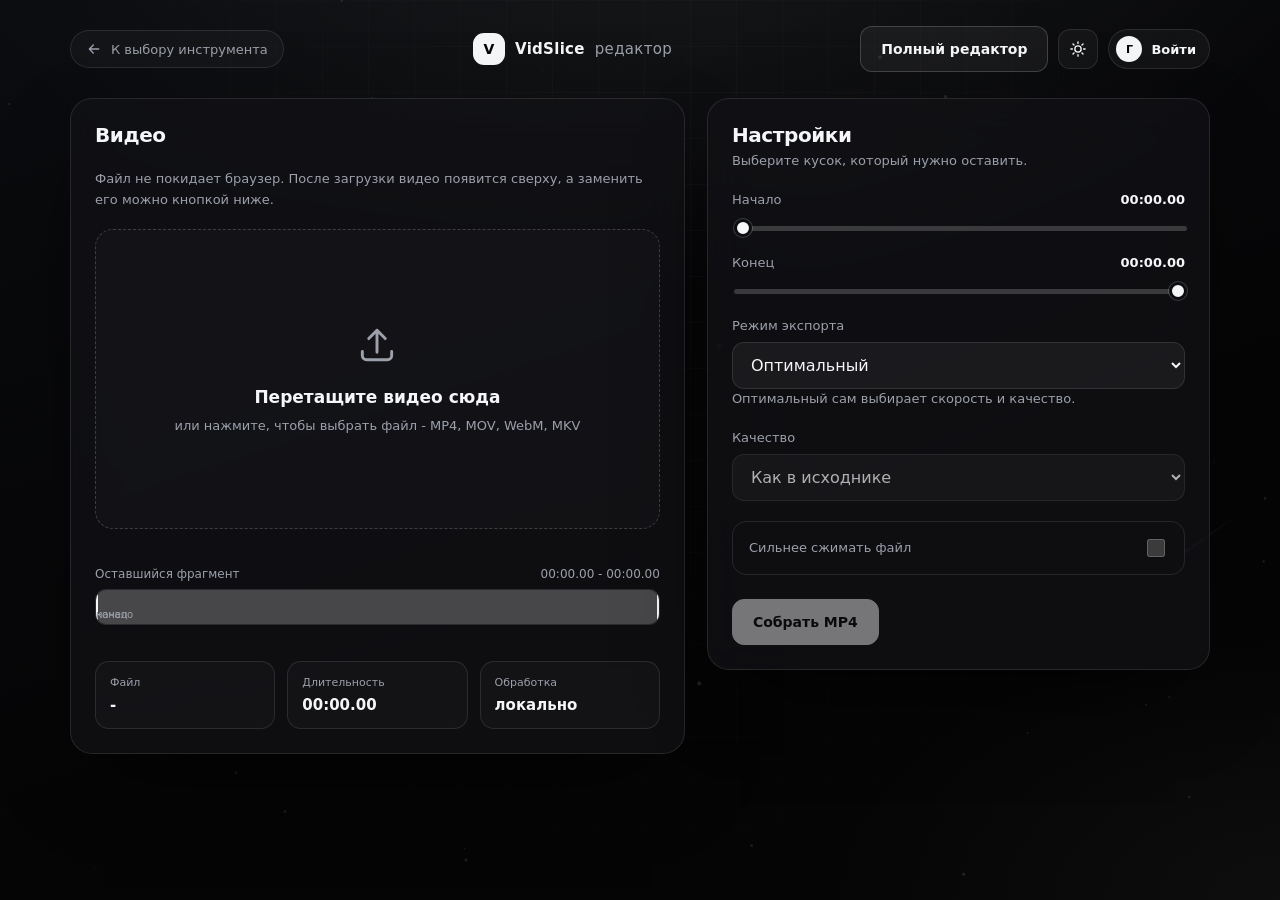
==== editor/index.html @ 7d157085 "Update /editor share assets" ====
<!DOCTYPE html>
<html lang="ru" data-theme="dark">
<head>
  <meta charset="UTF-8">
  <meta name="viewport" content="width=device-width, initial-scale=1, viewport-fit=cover">
  <title>VidSlice - редактор видео</title>
  <meta name="theme-color" content="#050506">
  <script>
    try {
      var savedTheme = localStorage.getItem('vidslice-theme');
      if (savedTheme === 'light' || savedTheme === 'dark') document.documentElement.dataset.theme = savedTheme;
    } catch (error) { }
  </script>
  <link rel="icon" href="/assets/img/icon.svg" type="image/svg+xml">
  <link rel="stylesheet" href="/assets/css/app.css?v=20261123g14">
  <link rel="stylesheet" href="/assets/css/mobile-sheets.css?v=20261123m4">
  <link rel="stylesheet" href="/assets/css/site-decor-v2.css?v=20261123d11">
  <link rel="stylesheet" href="/assets/css/share.css?v=20261124s3">
  <script src="/vendor/ffmpeg/ffmpeg.js" defer></script>
  <script src="/assets/js/app.js?v=20261123g20" defer></script>
  <script src="/assets/js/mobile-sheets.js?v=20261123m4" defer></script>
  <script src="/assets/js/site-decor.js?v=20261123d10" defer></script>
  <script src="/assets/js/share.js?v=20261124s3" defer></script>
</head>
<body data-page="editor">
  <div class="cursor-glow" aria-hidden="true"></div>
  <canvas class="dot-field" aria-hidden="true"></canvas>

  <main class="shell">
    <div class="toolbar">
      <a class="back" href="/home"><svg viewBox="0 0 24 24" fill="none" stroke="currentColor" stroke-width="2" stroke-linecap="round" stroke-linejoin="round"><path d="M19 12H5M11 6l-6 6 6 6"/></svg> К выбору инструмента</a>
      <div class="brand"><span class="brand__mark">V</span> VidSlice <em>редактор</em></div>
      <div class="top-controls">
        <a class="btn" href="/full-editor.html?view=editor" data-full-editor title="Открыть большой редактор">Полный редактор</a>
        <button class="theme-btn" id="themeToggle" type="button" aria-label="Переключить тему" title="Переключить тему">
          <svg class="icon icon--sun" viewBox="0 0 24 24" fill="none" stroke="currentColor" stroke-width="1.8" stroke-linecap="round"><circle cx="12" cy="12" r="4.2"/><path d="M12 2.5v2M12 19.5v2M2.5 12h2M19.5 12h2M5.3 5.3l1.4 1.4M17.3 17.3l1.4 1.4M18.7 5.3l-1.4 1.4M6.7 17.3l-1.4 1.4"/></svg>
          <svg class="icon icon--moon" viewBox="0 0 24 24" fill="none" stroke="currentColor" stroke-width="1.8" stroke-linecap="round" stroke-linejoin="round"><path d="M20.5 14.1A8.5 8.5 0 0 1 9.9 3.5a8.5 8.5 0 1 0 10.6 10.6Z"/></svg>
        </button>
        <button class="account-btn" id="accountBtn" type="button" aria-label="Аккаунт" title="Аккаунт">
          <span class="account-btn__avatar" data-account-avatar>Г</span>
          <span class="account-btn__label" data-account-name>Войти</span>
        </button>
      </div>
    </div>

    <div class="tool">
      <section class="panel panel--stage">
        <h1 class="panel__title">Видео</h1>
        <p class="panel__hint">Файл не покидает браузер. После загрузки видео появится сверху, а заменить его можно кнопкой ниже.</p>

        <div class="preview-head" id="videoFragmentHead" hidden>
          <span>Сейчас показывается только оставшийся фрагмент</span>
          <strong id="videoFragmentRange">00:00.00 - 00:00.00</strong>
        </div>
        <video id="videoPreview" class="preview" controls playsinline hidden></video>

        <div class="upload-wrap" id="videoUpload">
          <label class="drop" id="videoDrop">
            <div>
              <svg viewBox="0 0 24 24" fill="none" stroke="currentColor" stroke-width="1.6" stroke-linecap="round" stroke-linejoin="round"><path d="M12 16V4m0 0L7.5 8.5M12 4l4.5 4.5"/><path d="M4 15.5v2.2A2.3 2.3 0 0 0 6.3 20h11.4a2.3 2.3 0 0 0 2.3-2.3v-2.2"/></svg>
              <strong data-drop-label>Перетащите видео сюда</strong>
              <span>или нажмите, чтобы выбрать файл - MP4, MOV, WebM, MKV</span>
            </div>
          </label>
          <div class="replace-row">
            <button class="replace-btn" id="videoReplace" type="button" hidden>
              <svg viewBox="0 0 24 24" fill="none" stroke="currentColor" stroke-width="1.9" stroke-linecap="round" stroke-linejoin="round"><path d="M20 11a8 8 0 1 0-2.3 5.7"/><path d="M20 4v7h-7"/></svg>
              <span>Заменить видео</span>
            </button>
          </div>
          <input id="videoInput" type="file" accept="video/*" hidden>
        </div>

        <div class="trim-visual">
          <div class="trim-visual__head">
            <span>Оставшийся фрагмент</span>
            <span id="trimRangeText">00:00.00 - 00:00.00</span>
          </div>
          <div class="trim-visual__track" aria-hidden="true">
            <div class="trim-visual__band" id="trimBand"></div>
            <span class="trim-visual__label" id="trimStartLabel">начало</span>
            <span class="trim-visual__label" id="trimEndLabel">конец</span>
          </div>
        </div>

        <div class="meta">
          <div><span>Файл</span><strong id="videoName">-</strong></div>
          <div><span>Длительность</span><strong id="videoDuration">00:00.00</strong></div>
          <div><span>Обработка</span><strong>локально</strong></div>
        </div>

        <div class="progress" id="videoProgress">
          <div class="progress__bar"><div class="progress__fill" id="videoProgressFill"></div></div>
          <div class="progress__text" id="videoProgressText"></div>
        </div>

        <div class="error" id="videoError"></div>

        <div class="result" id="videoResult">
          <strong>Готово</strong>
          <p id="videoResultText"></p>
          <div class="actions"><button class="btn btn--primary" id="videoDownload" type="button" disabled>Скачать MP4</button></div>
        </div>
      </section>

      <aside class="panel">
        <h2 class="panel__title">Настройки</h2>
        <p class="panel__hint">Выберите кусок, который нужно оставить.</p>

        <div class="field">
          <label for="trimStart">Начало <b id="startValue">00:00.00</b></label>
          <input id="trimStart" type="range" min="0" max="1" step="0.01" value="0">
        </div>

        <div class="field">
          <label for="trimEnd">Конец <b id="endValue">00:00.00</b></label>
          <input id="trimEnd" type="range" min="0" max="1" step="0.01" value="1">
        </div>

        <div class="field">
          <label for="exportMode">Режим экспорта</label>
          <select id="exportMode">
            <option value="optimal">Оптимальный</option>
            <option value="fast">Максимально быстро</option>
            <option value="quality">Лучшее качество</option>
            <option value="manual">Вручную</option>
          </select>
          <p class="panel__hint">Оптимальный сам выбирает скорость и качество.</p>
        </div>

        <div class="field">
          <label for="videoQuality">Качество</label>
          <select id="videoQuality">
            <option value="source">Как в исходнике</option>
            <option value="1080">1080p</option>
            <option value="720">720p</option>
            <option value="480">480p</option>
          </select>
        </div>

        <label class="switch">
          <span>Сильнее сжимать файл</span>
          <input id="videoCompress" type="checkbox">
        </label>

        <div class="actions">
          <button class="btn btn--primary" id="exportBtn" type="button" disabled>Собрать MP4</button>
        </div>
      </aside>
    </div>
  </main>
</body>
</html>
---- assets/css/app.css ----
:root {
  color-scheme: dark;
  --bg: #050506;
  --bg-2: #0b0c0f;
  --panel: rgba(18, 19, 23, 0.72);
  --panel-strong: rgba(24, 25, 30, 0.94);
  --line: rgba(255, 255, 255, 0.1);
  --line-2: rgba(255, 255, 255, 0.18);
  --text: #f5f6f8;
  --muted: #9ca0ab;
  --accent: #ffffff;
  --accent-soft: rgba(255, 255, 255, 0.14);
  --danger: #ff6b6b;
  --radius: 22px;
  --shadow: 0 34px 90px -34px rgba(0, 0, 0, 0.9);
  --font: "Inter", "Segoe UI", system-ui, -apple-system, sans-serif;
  --dot-color: 255, 255, 255;
  --grid-color: 255, 255, 255;
  --ease-out: cubic-bezier(0.22, 1, 0.36, 1);
  --ease-spring: cubic-bezier(0.34, 1.56, 0.64, 1);
  --ease-smooth: cubic-bezier(0.4, 0, 0.2, 1);
  --ok: #58d68d;
}

html[data-theme="light"] {
  color-scheme: light;
  --bg: #eef0f3;
  --bg-2: #ffffff;
  --panel: rgba(255, 255, 255, 0.8);
  --panel-strong: rgba(255, 255, 255, 0.97);
  --line: rgba(12, 14, 20, 0.11);
  --line-2: rgba(12, 14, 20, 0.2);
  --text: #111318;
  --muted: #626876;
  --accent: #111318;
  --accent-soft: rgba(12, 14, 20, 0.08);
  --shadow: 0 30px 80px -40px rgba(20, 25, 45, 0.35);
  --dot-color: 20, 24, 34;
  --grid-color: 20, 24, 34;
}

* { box-sizing: border-box; }

[hidden] { display: none !important; }

html, body { min-height: 100%; }

body {
  margin: 0;
  font-family: var(--font);
  color: var(--text);
  background:
    radial-gradient(90% 70% at 50% -12%, rgba(255, 255, 255, 0.06), transparent 62%),
    radial-gradient(60% 50% at 100% 100%, rgba(255, 255, 255, 0.035), transparent 60%),
    linear-gradient(160deg, var(--bg-2), var(--bg) 60%);
  overflow-x: hidden;
}

body::before {
  content: "";
  position: fixed;
  inset: 0;
  pointer-events: none;
  background-image:
    linear-gradient(rgba(var(--grid-color), 0.03) 1px, transparent 1px),
    linear-gradient(90deg, rgba(var(--grid-color), 0.03) 1px, transparent 1px);
  background-size: 46px 46px;
  mask-image: radial-gradient(circle at 50% 30%, #000 0%, transparent 78%);
  z-index: 0;
}

a { color: inherit; text-decoration: none; }
button, input, select { font: inherit; }
button { cursor: pointer; }

.cursor-glow {
  position: fixed;
  top: 0;
  left: 0;
  width: 460px;
  height: 460px;
  margin: -230px 0 0 -230px;
  border-radius: 50%;
  background: radial-gradient(circle, rgba(255, 255, 255, 0.13), rgba(255, 255, 255, 0.05) 38%, transparent 68%);
  filter: blur(28px);
  pointer-events: none;
  z-index: 1;
  opacity: 0;
  transition: opacity 0.35s ease;
  will-change: transform;
}

.cursor-glow.is-visible { opacity: 1; }

.dot-field {
  position: fixed;
  inset: 0;
  width: 100%;
  height: 100%;
  pointer-events: none;
  z-index: 1;
  opacity: 0.55;
}

.shell {
  position: relative;
  z-index: 2;
  min-height: 100dvh;
  display: flex;
  flex-direction: column;
}

/* ---------- landing ---------- */

.landing {
  align-items: center;
  justify-content: center;
  padding: 28px 20px 34px;
}

.landing__top {
  width: min(1100px, 100%);
  margin: 0 auto 26px;
  display: flex;
  align-items: center;
  justify-content: space-between;
  gap: 16px;
}

.brand {
  display: inline-flex;
  align-items: center;
  gap: 10px;
  font-size: 15px;
  font-weight: 700;
  letter-spacing: 0.02em;
}

.brand__mark {
  width: 32px;
  height: 32px;
  display: grid;
  place-items: center;
  border-radius: 11px;
  background: var(--text);
  color: var(--bg);
  font-weight: 900;
  font-size: 14px;
}

.brand em {
  font-style: normal;
  color: var(--muted);
  font-weight: 500;
}

.badge {
  display: inline-flex;
  align-items: center;
  gap: 8px;
  padding: 8px 13px;
  border: 1px solid var(--line);
  border-radius: 999px;
  background: rgba(255, 255, 255, 0.03);
  color: var(--muted);
  font-size: 12px;
}

.badge i {
  width: 7px;
  height: 7px;
  border-radius: 50%;
  background: var(--text);
  box-shadow: 0 0 0 4px rgba(255, 255, 255, 0.08);
  animation: dot-pulse 2.6s ease-in-out infinite;
}

.top-controls {
  display: flex;
  align-items: center;
  gap: 10px;
}

.theme-btn,
.account-btn {
  display: inline-flex;
  align-items: center;
  justify-content: center;
  gap: 9px;
  min-height: 40px;
  border: 1px solid var(--line);
  border-radius: 12px;
  background: rgba(255, 255, 255, 0.04);
  color: var(--text);
  transition: border-color 0.25s ease, background 0.25s ease, transform 0.25s var(--ease-spring), box-shadow 0.25s ease;
}

.theme-btn:hover,
.account-btn:hover {
  transform: translateY(-1px);
  box-shadow: 0 8px 22px -12px rgba(0, 0, 0, 0.7);
}

.theme-btn:active,
.account-btn:active { transform: translateY(0) scale(0.94); }

.theme-btn svg { width: 18px; height: 18px; transition: transform 0.5s var(--ease-spring); }
.theme-btn:hover svg { transform: rotate(22deg) scale(1.12); }

.theme-btn {
  width: 40px;
  padding: 0;
}

.theme-btn:hover,
.account-btn:hover {
  border-color: var(--line-2);
  background: rgba(255, 255, 255, 0.09);
}

.theme-btn svg { width: 18px; height: 18px; }

html[data-theme="dark"] .theme-btn .icon--moon,
html[data-theme="light"] .theme-btn .icon--sun { display: none; }

.account-btn {
  padding: 0 13px 0 7px;
  border-radius: 999px;
  font-size: 13px;
  font-weight: 600;
}

.account-btn__avatar {
  width: 26px;
  height: 26px;
  display: grid;
  place-items: center;
  border-radius: 50%;
  background: var(--text);
  color: var(--bg);
  font-size: 11px;
  font-weight: 900;
}

.hero {
  width: min(1100px, 100%);
  margin: 0 auto;
  text-align: center;
}

.hero__eyebrow {
  color: var(--muted);
  font-size: 12px;
  letter-spacing: 0.16em;
  text-transform: uppercase;
}

.hero h1 {
  margin: 14px 0 12px;
  font-size: clamp(38px, 6vw, 74px);
  line-height: 1.02;
  letter-spacing: -0.045em;
  font-weight: 800;
}

.hero p {
  margin: 0 auto;
  max-width: 620px;
  color: var(--muted);
  font-size: 16px;
  line-height: 1.6;
}

.cards {
  width: min(1100px, 100%);
  margin: 42px auto 0;
  display: grid;
  grid-template-columns: repeat(2, minmax(0, 1fr));
  gap: 20px;
}

.card {
  position: relative;
  display: block;
  min-height: 320px;
  padding: 30px;
  overflow: hidden;
  border: 1px solid var(--line-2);
  border-radius: var(--radius);
  background: var(--panel);
  box-shadow: var(--shadow);
  backdrop-filter: blur(24px) saturate(140%);
  -webkit-backdrop-filter: blur(24px) saturate(140%);
  transform-style: preserve-3d;
  will-change: transform;
  transition: transform 0.22s var(--ease-out), border-color 0.35s ease, background 0.35s ease, box-shadow 0.35s ease;
}

.card:hover {
  border-color: rgba(255, 255, 255, 0.34);
  background: rgba(30, 31, 37, 0.82);
  box-shadow: 0 44px 110px -34px rgba(0, 0, 0, 0.95);
}

.card::before {
  content: "";
  position: absolute;
  inset: 0;
  background: radial-gradient(340px circle at var(--mx, 50%) var(--my, 50%), rgba(255, 255, 255, 0.16), transparent 62%);
  opacity: 0;
  transition: opacity 0.3s ease;
  pointer-events: none;
  z-index: 1;
}

.card:hover::before { opacity: 1; }

.card__icon, .card__tag, .card h2, .card p { position: relative; z-index: 2; }
.card__cta { z-index: 2; }

.card::after {
  content: "";
  position: absolute;
  inset: auto -30% -70% -30%;
  height: 200px;
  background: radial-gradient(ellipse at center, rgba(255, 255, 255, 0.09), transparent 68%);
  pointer-events: none;
}

.card__icon {
  width: 62px;
  height: 62px;
  display: grid;
  place-items: center;
  border-radius: 18px;
  border: 1px solid var(--line-2);
  background: rgba(255, 255, 255, 0.05);
  margin-bottom: 28px;
  transition: transform 0.45s var(--ease-spring), border-color 0.3s ease, background 0.3s ease;
}

.card:hover .card__icon {
  transform: translateY(-4px) rotate(-4deg) scale(1.06);
  border-color: rgba(255, 255, 255, 0.4);
  background: rgba(255, 255, 255, 0.1);
}

.card__icon svg { width: 28px; height: 28px; }

.card__tag {
  color: var(--muted);
  font-size: 12px;
  letter-spacing: 0.14em;
  text-transform: uppercase;
}

.card h2 {
  margin: 8px 0 10px;
  font-size: 28px;
  letter-spacing: -0.02em;
}

.card p {
  margin: 0;
  color: var(--muted);
  line-height: 1.6;
  font-size: 14px;
  max-width: 380px;
}

.card__cta {
  position: absolute;
  left: 30px;
  bottom: 28px;
  display: inline-flex;
  align-items: center;
  gap: 10px;
  font-weight: 700;
  font-size: 14px;
}

.card__cta svg { width: 18px; height: 18px; transition: transform 0.35s var(--ease-spring); }
.card:hover .card__cta svg { transform: translateX(7px); }

.landing__footer {
  width: min(1100px, 100%);
  margin: 30px auto 0;
  display: flex;
  justify-content: space-between;
  gap: 16px;
  color: var(--muted);
  font-size: 12px;
}

.landing__footer span:last-child { text-align: right; }

/* ---------- tool pages ---------- */

.toolbar {
  width: min(1180px, 100%);
  margin: 0 auto;
  padding: 26px 20px;
  display: flex;
  align-items: center;
  justify-content: space-between;
  gap: 16px;
}

.back {
  display: inline-flex;
  align-items: center;
  gap: 9px;
  padding: 10px 15px;
  border: 1px solid var(--line);
  border-radius: 999px;
  background: rgba(255, 255, 255, 0.03);
  color: var(--muted);
  font-size: 13px;
  transition: color 0.25s ease, border-color 0.25s ease, background 0.25s ease, transform 0.3s var(--ease-spring);
}

.back:hover { color: var(--text); border-color: var(--line-2); background: rgba(255, 255, 255, 0.07); transform: translateX(-3px); }
.back:active { transform: translateX(-1px) scale(0.96); }
.back svg { width: 16px; height: 16px; transition: transform 0.3s var(--ease-spring); }
.back:hover svg { transform: translateX(-3px); }

.tool {
  width: min(1180px, 100%);
  margin: 0 auto;
  padding: 0 20px 70px;
  display: grid;
  grid-template-columns: minmax(0, 1.1fr) minmax(320px, 0.9fr);
  gap: 22px;
  align-items: start;
}

.panel {
  border: 1px solid var(--line);
  border-radius: var(--radius);
  background: var(--panel);
  box-shadow: var(--shadow);
  backdrop-filter: blur(22px) saturate(135%);
  -webkit-backdrop-filter: blur(22px) saturate(135%);
  padding: 24px;
}

.panel--stage {
  min-height: 500px;
  display: flex;
  flex-direction: column;
  gap: 18px;
}

.panel__title {
  margin: 0 0 4px;
  font-size: 20px;
  letter-spacing: -0.02em;
}

.panel__hint {
  margin: 0;
  color: var(--muted);
  font-size: 13px;
  line-height: 1.6;
}

.drop {
  flex: 1;
  min-height: 300px;
  display: grid;
  place-items: center;
  text-align: center;
  padding: 30px;
  border: 1.5px dashed var(--line-2);
  border-radius: 18px;
  background: rgba(255, 255, 255, 0.02);
  cursor: pointer;
  transition: border-color 0.25s ease, background 0.25s ease, transform 0.35s var(--ease-spring), box-shadow 0.35s ease;
}

.drop:hover { border-color: var(--text); background: rgba(255, 255, 255, 0.045); }

.drop.is-over {
  border-color: var(--text);
  background: rgba(255, 255, 255, 0.07);
  transform: scale(1.012);
  box-shadow: 0 0 0 5px var(--accent-soft), 0 24px 60px -30px rgba(0, 0, 0, 0.8);
}

.drop svg { width: 44px; height: 44px; color: var(--muted); margin-bottom: 16px; transition: transform 0.4s var(--ease-spring), color 0.3s ease; }
.drop:hover svg { transform: translateY(-5px); color: var(--text); }
.drop.is-over svg { transform: translateY(-7px) scale(1.12); color: var(--text); }
.drop strong { display: block; font-size: 17px; margin-bottom: 8px; }
.drop span { color: var(--muted); font-size: 13px; }

.field { margin-top: 20px; }

.field label {
  display: flex;
  align-items: center;
  justify-content: space-between;
  gap: 10px;
  margin-bottom: 9px;
  color: var(--muted);
  font-size: 13px;
}

.field label b { color: var(--text); font-weight: 600; }

select, input[type="range"] {
  width: 100%;
}

select {
  padding: 12px 14px;
  color: var(--text);
  background: rgba(255, 255, 255, 0.05);
  border: 1px solid var(--line);
  border-radius: 12px;
  outline: none;
}

select:focus { border-color: var(--line-2); }

select option {
  background: #15171b;
  color: #f5f6f8;
}

input[type="email"],
input[type="text"] {
  width: 100%;
  padding: 12px 14px;
  color: var(--text);
  background: rgba(255, 255, 255, 0.05);
  border: 1px solid var(--line);
  border-radius: 12px;
  outline: none;
}

input[type="email"]:focus,
input[type="text"]:focus { border-color: var(--line-2); }

input[type="range"] {
  height: 5px;
  border-radius: 999px;
  appearance: none;
  background: var(--line-2);
  outline: none;
}

input[type="range"]::-webkit-slider-thumb {
  appearance: none;
  width: 18px;
  height: 18px;
  border-radius: 50%;
  background: var(--text);
  border: 3px solid #0c0d10;
  box-shadow: 0 0 0 1px var(--line-2);
  cursor: pointer;
  transition: transform 0.25s var(--ease-spring), box-shadow 0.25s ease;
}

input[type="range"]::-webkit-slider-thumb:hover { transform: scale(1.25); box-shadow: 0 0 0 5px var(--accent-soft); }
input[type="range"]:active::-webkit-slider-thumb { transform: scale(1.35); }

input[type="range"]::-moz-range-thumb {
  width: 14px;
  height: 14px;
  border-radius: 50%;
  background: var(--text);
  border: 3px solid #0c0d10;
  cursor: pointer;
}

.row {
  display: grid;
  grid-template-columns: 1fr 1fr;
  gap: 14px;
}

.actions {
  display: flex;
  flex-wrap: wrap;
  gap: 12px;
  margin-top: 24px;
}

.btn {
  display: inline-flex;
  align-items: center;
  justify-content: center;
  gap: 10px;
  min-height: 46px;
  padding: 0 20px;
  border: 1px solid var(--line-2);
  border-radius: 12px;
  background: rgba(255, 255, 255, 0.05);
  color: var(--text);
  font-weight: 700;
  font-size: 14px;
  transition: transform 0.25s var(--ease-spring), background 0.2s ease, border-color 0.2s ease, box-shadow 0.25s ease, opacity 0.2s ease;
}

.btn:hover { transform: translateY(-2px); background: rgba(255, 255, 255, 0.1); box-shadow: 0 14px 30px -16px rgba(0, 0, 0, 0.8); }
.btn.is-active { border-color: var(--text); background: rgba(255, 255, 255, 0.14); }
.btn:active { transform: translateY(0) scale(0.965); box-shadow: none; }
.btn:disabled { opacity: 0.45; cursor: not-allowed; transform: none; box-shadow: none; }

.btn--primary {
  background: var(--text);
  color: #07080a;
  border-color: var(--text);
}

.btn--primary:hover { background: #ffffff; }

.preview {
  width: 100%;
  max-height: 420px;
  display: block;
  border-radius: 14px;
  background: #050506;
  object-fit: contain;
}

.trim-visual { margin-top: 6px; }

.trim-visual__head {
  display: flex;
  justify-content: space-between;
  gap: 12px;
  color: var(--muted);
  font-size: 12px;
  margin-bottom: 8px;
}

.trim-visual__track {
  position: relative;
  height: 36px;
  border: 1px solid var(--line);
  border-radius: 11px;
  background: rgba(255, 255, 255, 0.025);
  overflow: hidden;
}

.trim-visual__band {
  position: absolute;
  top: 0;
  bottom: 0;
  left: 0;
  width: 100%;
  background: rgba(255, 255, 255, 0.22);
  border-left: 2px solid var(--text);
  border-right: 2px solid var(--text);
  transition: left 0.12s ease-out, width 0.12s ease-out;
}

.trim-visual__label {
  position: absolute;
  bottom: 4px;
  font-size: 10px;
  color: var(--muted);
  white-space: nowrap;
  pointer-events: none;
}

.meta {
  display: grid;
  grid-template-columns: repeat(3, minmax(0, 1fr));
  gap: 12px;
  margin-top: 18px;
}

.meta div {
  padding: 14px;
  border: 1px solid var(--line);
  border-radius: 14px;
  background: rgba(255, 255, 255, 0.025);
}

.meta span { display: block; color: var(--muted); font-size: 11px; margin-bottom: 6px; }
.meta strong { font-size: 15px; word-break: break-all; }

.progress {
  margin-top: 18px;
  display: none;
}

.progress.is-active { display: flex; flex-direction: column-reverse; gap: 9px; }

.progress__bar {
  height: 7px;
  border-radius: 999px;
  background: var(--line);
  overflow: hidden;
}

.progress__fill {
  width: 0;
  height: 100%;
  border-radius: inherit;
  background: var(--text);
  transition: width 0.25s var(--ease-smooth);
}

.progress.is-active .progress__fill {
  background: linear-gradient(90deg, var(--text) 20%, var(--muted) 50%, var(--text) 80%);
  background-size: 220% 100%;
  animation: shimmer 1.5s linear infinite;
}

.progress__text {
  margin-top: 0;
  color: var(--muted);
  font-size: 12px;
  font-weight: 600;
  text-align: left;
}

.error {
  margin-top: 16px;
  padding: 13px 15px;
  border: 1px solid rgba(255, 107, 107, 0.45);
  border-radius: 12px;
  background: rgba(255, 107, 107, 0.09);
  color: #ffb4b4;
  font-size: 13px;
  display: none;
}

.error.is-active { display: block; animation: error-in 0.45s var(--ease-out) both; }

.result {
  margin-top: 18px;
  padding: 18px;
  border: 1px solid var(--line-2);
  border-radius: 16px;
  background: rgba(255, 255, 255, 0.04);
  display: none;
}

.result.is-active { display: block; animation: rise-in 0.55s var(--ease-out) both; }
.result strong { font-size: 15px; }
.result p { margin: 6px 0 0; color: var(--muted); font-size: 13px; }

.download-all[hidden],
.download-all__list[hidden] { display: none; }

.download-all__row { display: flex; gap: 8px; }
.download-all__row > .btn:first-child { flex: 1; }

.download-all__toggle {
  width: 46px;
  min-width: 46px;
  padding: 0;
}

.download-all__toggle svg {
  width: 18px;
  height: 18px;
  transition: transform 0.3s var(--ease-out);
}

.download-all__toggle.is-open svg { transform: rotate(180deg); }

.download-all__list {
  max-height: 0;
  margin-top: 0;
  opacity: 0;
  overflow: hidden;
  transition: max-height 0.34s var(--ease-out), margin-top 0.34s var(--ease-out), opacity 0.24s ease;
}

.download-all__list.is-open {
  max-height: 420px;
  margin-top: 12px;
  opacity: 1;
  overflow-y: auto;
}

.download-file-hint {
  margin-bottom: 8px;
  color: var(--muted);
  font-size: 12px;
  letter-spacing: 0.02em;
}

.download-file {
  display: flex;
  align-items: center;
  gap: 12px;
  padding: 9px;
  border: 1px solid var(--line-2);
  border-radius: 12px;
  background: rgba(255, 255, 255, 0.03);
}

.download-file + .download-file { margin-top: 8px; }

.download-file__icon {
  width: 40px;
  height: 40px;
  flex: 0 0 40px;
  overflow: hidden;
  border: 1px solid var(--line-2);
  border-radius: 9px;
  background: rgba(255, 255, 255, 0.04);
}

.download-file__icon img { width: 100%; height: 100%; object-fit: cover; display: block; }

.download-file__meta { min-width: 0; flex: 1; display: flex; flex-direction: column; gap: 3px; }

.download-file__meta strong {
  font-size: 13px;
  overflow: hidden;
  text-overflow: ellipsis;
  white-space: nowrap;
}

.download-file__meta span { color: var(--muted); font-size: 12px; }

.download-file__btn {
  min-height: 36px;
  padding: 0 14px;
  border: 1px solid var(--line-2);
  border-radius: 10px;
  background: rgba(255, 255, 255, 0.05);
  color: var(--text);
  font-size: 12px;
  font-weight: 700;
  cursor: pointer;
  transition: background 0.2s ease, border-color 0.2s ease, transform 0.2s var(--ease-out);
}

.download-file__btn:hover { background: rgba(255, 255, 255, 0.12); border-color: var(--text); transform: translateY(-1px); }
.download-file__btn:active { transform: scale(0.96); }

.switch {
  display: flex;
  align-items: center;
  justify-content: space-between;
  gap: 12px;
  margin-top: 20px;
  padding: 14px 16px;
  border: 1px solid var(--line);
  border-radius: 14px;
  color: var(--muted);
  font-size: 13px;
}

.switch input { width: 18px; height: 18px; accent-color: #ffffff; }

/* ---------- upload, replace and picker ---------- */

.upload-wrap { position: relative; }

.replace-row {
  display: flex;
  flex-wrap: wrap;
  gap: 10px;
  margin-bottom: 14px;
}

.replace-btn {
  display: inline-flex;
  align-items: center;
  justify-content: center;
  gap: 9px;
  min-height: 42px;
  padding: 0 15px;
  border: 1px solid var(--line-2);
  border-radius: 12px;
  background: rgba(255, 255, 255, 0.05);
  color: var(--text);
  font-size: 13px;
  font-weight: 600;
  transition: color 0.2s ease, border-color 0.2s ease, background 0.2s ease, transform 0.25s var(--ease-spring), box-shadow 0.25s ease;
}

.replace-btn svg { width: 18px; height: 18px; transition: transform 0.5s var(--ease-spring); }

.replace-btn:hover {
  color: var(--danger);
  border-color: var(--danger);
  background: rgba(255, 107, 107, 0.12);
  transform: translateY(-1px);
  box-shadow: 0 12px 26px -16px rgba(255, 107, 107, 0.55);
}

.replace-btn:active { transform: translateY(0) scale(0.96); }
.replace-btn:hover svg { transform: rotate(180deg); }

.picker {
  position: fixed;
  inset: 0;
  z-index: 80;
  display: none;
  align-items: center;
  justify-content: center;
  padding: 22px;
  background: rgba(0, 0, 0, 0.78);
  backdrop-filter: blur(16px);
  -webkit-backdrop-filter: blur(16px);
}

.picker.is-open { display: flex; animation: overlay-in 0.28s ease both; }
.picker.is-open .picker__box { animation: pop-in 0.5s var(--ease-spring) both; }
.picker.is-closing { animation: overlay-out 0.22s ease both; }
.picker.is-closing .picker__box { animation: pop-out 0.22s var(--ease-smooth) both; }

.picker__box {
  width: min(760px, 100%);
  padding: 24px;
  border: 1px solid var(--line-2);
  border-radius: 22px;
  background: var(--panel-strong);
  box-shadow: var(--shadow);
}

.picker__head {
  display: flex;
  align-items: center;
  justify-content: space-between;
  gap: 14px;
  margin-bottom: 18px;
}

.picker__head h2 { margin: 0; font-size: 21px; }

.picker__foot { margin-top: 14px; display: flex; justify-content: flex-end; }

.drop--picker { min-height: 290px; }

/* ---------- photo batch and crop ---------- */

.photo-stage {
  position: relative;
  display: inline-block;
  max-width: 100%;
  margin-bottom: 16px;
  border-radius: 14px;
  overflow: hidden;
  background: #050506;
}

.photo-stage .preview { width: auto; max-width: 100%; max-height: 420px; }

.crop-box {
  position: absolute;
  border: 2px solid #ffffff;
  box-shadow: 0 0 0 9999px rgba(0, 0, 0, 0.55);
  cursor: move;
  touch-action: none;
}

.crop-box::before {
  content: "";
  position: absolute;
  inset: 0;
  background:
    linear-gradient(33.33deg, transparent calc(33.33% - 1px), rgba(255, 255, 255, 0.35) 33.33%, transparent calc(33.33% + 1px)),
    linear-gradient(66.66deg, transparent calc(66.66% - 1px), rgba(255, 255, 255, 0.35) 66.66%, transparent calc(66.66% + 1px)),
    linear-gradient(90deg, transparent calc(33.33% - 1px), rgba(255, 255, 255, 0.35) 33.33%, transparent calc(33.33% + 1px)),
    linear-gradient(90deg, transparent calc(66.66% - 1px), rgba(255, 255, 255, 0.35) 66.66%, transparent calc(66.66% + 1px)),
    linear-gradient(0deg, transparent calc(33.33% - 1px), rgba(255, 255, 255, 0.35) 33.33%, transparent calc(33.33% + 1px)),
    linear-gradient(0deg, transparent calc(66.66% - 1px), rgba(255, 255, 255, 0.35) 66.66%, transparent calc(66.66% + 1px));
  pointer-events: none;
}

.crop-box__handle {
  position: absolute;
  right: -9px;
  bottom: -9px;
  width: 18px;
  height: 18px;
  border: 2px solid #ffffff;
  border-radius: 50%;
  background: var(--danger);
  cursor: nwse-resize;
  touch-action: none;
}

.crop-row {
  display: flex;
  flex-wrap: wrap;
  align-items: end;
  gap: 12px;
  margin-bottom: 16px;
}

.crop-row .field { flex: 1 1 190px; margin: 0; }

.crop-row .btn { min-height: 43px; }

.thumbs {
  display: flex;
  flex-wrap: wrap;
  gap: 9px;
  margin: 16px 0 4px;
}

.thumb {
  width: 66px;
  height: 66px;
  padding: 0;
  overflow: hidden;
  border: 2px solid var(--line);
  border-radius: 11px;
  background: rgba(255, 255, 255, 0.03);
  cursor: pointer;
  transition: transform 0.3s var(--ease-spring), border-color 0.25s ease, box-shadow 0.3s ease;
}

.thumb img { width: 100%; height: 100%; object-fit: cover; display: block; }
.thumb.is-active { border-color: var(--text); box-shadow: 0 0 0 3px var(--accent-soft); }
.thumb:hover { border-color: var(--danger); transform: translateY(-3px) scale(1.06); }
.thumb:active { transform: translateY(-1px) scale(0.98); }

.preview-head {
  display: flex;
  align-items: center;
  justify-content: space-between;
  gap: 12px;
  margin-bottom: 10px;
  color: var(--muted);
  font-size: 12px;
}

.preview-head strong { color: var(--text); font-size: 13px; }

/* ---------- account modal ---------- */

.modal {
  position: fixed;
  inset: 0;
  z-index: 60;
  display: none;
  align-items: center;
  justify-content: center;
  padding: 20px;
  background: rgba(0, 0, 0, 0.62);
  backdrop-filter: blur(12px);
  -webkit-backdrop-filter: blur(12px);
}

.modal.is-open { display: flex; animation: overlay-in 0.28s ease both; }
.modal.is-open .modal__box { animation: pop-in 0.5s var(--ease-spring) both; }
.modal.is-closing { animation: overlay-out 0.22s ease both; }
.modal.is-closing .modal__box { animation: pop-out 0.22s var(--ease-smooth) both; }

.modal__box {
  width: min(430px, 100%);
  padding: 24px;
  border: 1px solid var(--line-2);
  border-radius: 20px;
  background: var(--panel-strong);
  box-shadow: var(--shadow);
}

.modal__head {
  display: flex;
  align-items: center;
  justify-content: space-between;
  gap: 12px;
  margin-bottom: 18px;
}

.modal__title { font-size: 20px; font-weight: 800; }

.modal__close {
  width: 34px;
  height: 34px;
  display: grid;
  place-items: center;
  border: 1px solid var(--line);
  border-radius: 10px;
  background: transparent;
  color: var(--text);
  font-size: 22px;
  line-height: 1;
}

.demo-code {
  margin: 14px 0;
  padding: 13px;
  border: 1px dashed var(--line-2);
  border-radius: 12px;
  text-align: center;
  font-family: ui-monospace, SFMono-Regular, Consolas, monospace;
  font-size: 22px;
  letter-spacing: 0.3em;
}

/* ---------- error pages ---------- */

.error-page {
  align-items: center;
  justify-content: center;
  text-align: center;
  padding: 30px 20px;
}

.error-page__code {
  font-size: clamp(80px, 16vw, 180px);
  line-height: 1;
  font-weight: 900;
  letter-spacing: -0.06em;
  background: linear-gradient(180deg, #ffffff, #555860);
  -webkit-background-clip: text;
  background-clip: text;
  color: transparent;
}

.error-page h1 { margin: 10px 0; font-size: 28px; }
.error-page p { margin: 0 auto 26px; max-width: 520px; color: var(--muted); line-height: 1.6; }
.error-page .actions { justify-content: center; }

html[data-theme="light"] body {
  background:
    radial-gradient(90% 70% at 50% -12%, rgba(20, 24, 34, 0.06), transparent 62%),
    radial-gradient(60% 50% at 100% 100%, rgba(20, 24, 34, 0.05), transparent 60%),
    linear-gradient(160deg, var(--bg-2), var(--bg) 60%);
}

html[data-theme="light"] .cursor-glow {
  background: radial-gradient(circle, rgba(20, 24, 34, 0.12), rgba(20, 24, 34, 0.045) 38%, transparent 68%);
}

html[data-theme="light"] .badge,
html[data-theme="light"] .theme-btn,
html[data-theme="light"] .account-btn,
html[data-theme="light"] .back,
html[data-theme="light"] .btn {
  background: rgba(12, 14, 20, 0.04);
}

html[data-theme="light"] .badge i {
  box-shadow: 0 0 0 4px rgba(12, 14, 20, 0.08);
}

html[data-theme="light"] .theme-btn:hover,
html[data-theme="light"] .account-btn:hover,
html[data-theme="light"] .btn:hover { background: rgba(12, 14, 20, 0.08); }

html[data-theme="light"] .btn--primary {
  background: var(--text);
  color: #ffffff;
  border-color: var(--text);
}

html[data-theme="light"] .btn--primary:hover { background: #292d36; }

html[data-theme="light"] .card,
html[data-theme="light"] .panel { background: var(--panel); }

html[data-theme="light"] .card:hover { background: rgba(255, 255, 255, 0.96); }

html[data-theme="light"] .card::after {
  background: radial-gradient(ellipse at center, rgba(20, 24, 34, 0.07), transparent 68%);
}

html[data-theme="light"] .drop,
html[data-theme="light"] .trim-visual__track,
html[data-theme="light"] .meta div,
html[data-theme="light"] .result,
html[data-theme="light"] .download-file {
  background: rgba(12, 14, 20, 0.025);
}

html[data-theme="light"] .download-file__icon {
  background: rgba(12, 14, 20, 0.04);
}

html[data-theme="light"] .download-file__btn {
  background: rgba(12, 14, 20, 0.04);
}

html[data-theme="light"] .download-file__btn:hover {
  background: rgba(12, 14, 20, 0.09);
}

html[data-theme="light"] .trim-visual__band { background: rgba(12, 14, 20, 0.13); }

html[data-theme="light"] select,
html[data-theme="light"] input[type="email"],
html[data-theme="light"] input[type="text"] {
  background: rgba(255, 255, 255, 0.8);
}

html[data-theme="light"] select option {
  background: #ffffff;
  color: #111318;
}

html[data-theme="light"] .error-page__code {
  background: linear-gradient(180deg, #111318, #8b909c);
  -webkit-background-clip: text;
  background-clip: text;
}

html[data-theme="light"] .modal { background: rgba(20, 24, 34, 0.35); }

/* ---------- responsive ---------- */

@media (max-width: 820px) {
  .cards { grid-template-columns: 1fr; }
  .card { min-height: 260px; }
  .tool { grid-template-columns: 1fr; }
  .meta { grid-template-columns: 1fr; }
  .landing__footer { flex-direction: column; text-align: center; }
  .landing__footer span:last-child { text-align: center; }
}

/* ---------- motion: entrance, reveals, toasts ---------- */

@keyframes rise-in {
  from { opacity: 0; transform: translateY(22px) scale(0.985); filter: blur(7px); }
  to { opacity: 1; transform: translateY(0) scale(1); filter: blur(0); }
}

@keyframes overlay-in { from { opacity: 0; } to { opacity: 1; } }
@keyframes overlay-out { from { opacity: 1; } to { opacity: 0; } }

@keyframes pop-in {
  from { opacity: 0; transform: translateY(26px) scale(0.92); }
  to { opacity: 1; transform: translateY(0) scale(1); }
}

@keyframes pop-out {
  from { opacity: 1; transform: translateY(0) scale(1); }
  to { opacity: 0; transform: translateY(14px) scale(0.95); }
}

@keyframes reveal-in {
  0% { opacity: 0; transform: scale(0.94); filter: blur(12px) saturate(0.5); }
  60% { opacity: 1; filter: blur(0) saturate(1); }
  100% { opacity: 1; transform: scale(1); filter: blur(0) saturate(1); }
}

@keyframes thumb-in {
  from { opacity: 0; transform: translateY(12px) scale(0.7); }
  to { opacity: 1; transform: translateY(0) scale(1); }
}

@keyframes error-in {
  0% { opacity: 0; transform: translateX(0); }
  20% { opacity: 1; transform: translateX(-6px); }
  40% { transform: translateX(5px); }
  60% { transform: translateX(-3px); }
  80% { transform: translateX(2px); }
  100% { opacity: 1; transform: translateX(0); }
}

@keyframes shimmer {
  from { background-position: 200% 0; }
  to { background-position: -20% 0; }
}

@keyframes dot-pulse {
  0%, 100% { box-shadow: 0 0 0 3px rgba(255, 255, 255, 0.07); }
  50% { box-shadow: 0 0 0 6px rgba(255, 255, 255, 0.02); }
}

@keyframes toast-in {
  from { opacity: 0; transform: translateY(26px) scale(0.9); }
  to { opacity: 1; transform: translateY(0) scale(1); }
}

@keyframes toast-out {
  from { opacity: 1; transform: translateY(0) scale(1); }
  to { opacity: 0; transform: translateY(16px) scale(0.92); }
}

@keyframes icon-pop {
  from { transform: scale(0); }
  to { transform: scale(1); }
}

@keyframes check-draw { to { stroke-dashoffset: 0; } }

@keyframes toast-life { from { transform: scaleX(1); } to { transform: scaleX(0); } }

/* staggered page entrance */
.landing__top { animation: rise-in 0.6s var(--ease-out) backwards; }
.hero { animation: rise-in 0.7s var(--ease-out) 0.08s backwards; }
.cards .card:nth-child(1) { animation: rise-in 0.7s var(--ease-out) 0.16s backwards; }
.cards .card:nth-child(2) { animation: rise-in 0.7s var(--ease-out) 0.26s backwards; }
.landing__footer { animation: rise-in 0.7s var(--ease-out) 0.36s backwards; }

.toolbar { animation: rise-in 0.55s var(--ease-out) backwards; }
.tool .panel:nth-child(1) { animation: rise-in 0.65s var(--ease-out) 0.08s backwards; }
.tool .panel:nth-child(2) { animation: rise-in 0.65s var(--ease-out) 0.18s backwards; }

.error-page__code { animation: rise-in 0.7s var(--ease-out) backwards; }
.error-page h1 { animation: rise-in 0.7s var(--ease-out) 0.1s backwards; }
.error-page p { animation: rise-in 0.7s var(--ease-out) 0.18s backwards; }
.error-page .actions { animation: rise-in 0.7s var(--ease-out) 0.26s backwards; }

/* file materializes into view */
.reveal { animation: reveal-in 0.6s var(--ease-out) both; }

/* fresh thumbnails pop in one by one */
.thumb--in { animation: thumb-in 0.5s var(--ease-spring) backwards; }

/* upload toast, youtube-style snackbar */
.toast-stack {
  position: fixed;
  left: 22px;
  bottom: 22px;
  z-index: 130;
  display: flex;
  flex-direction: column;
  gap: 10px;
  pointer-events: none;
}

.toast {
  pointer-events: auto;
  position: relative;
  display: flex;
  align-items: center;
  gap: 12px;
  min-width: 270px;
  max-width: min(430px, calc(100vw - 44px));
  padding: 13px 16px 15px;
  overflow: hidden;
  border: 1px solid var(--line-2);
  border-radius: 14px;
  background: var(--panel-strong);
  box-shadow: var(--shadow);
  backdrop-filter: blur(18px) saturate(140%);
  -webkit-backdrop-filter: blur(18px) saturate(140%);
  cursor: pointer;
  animation: toast-in 0.55s var(--ease-spring) both;
}

.toast.is-leaving { animation: toast-out 0.3s var(--ease-smooth) both; }

.toast__icon {
  flex: none;
  width: 30px;
  height: 30px;
  display: grid;
  place-items: center;
  border-radius: 50%;
  background: rgba(88, 214, 141, 0.16);
  color: var(--ok);
  animation: icon-pop 0.5s var(--ease-spring) 0.12s backwards;
}

.toast--error .toast__icon { background: rgba(255, 107, 107, 0.16); color: var(--danger); }

.toast__icon svg { width: 16px; height: 16px; }
.toast__icon svg path {
  stroke-dasharray: 26;
  stroke-dashoffset: 26;
  animation: check-draw 0.4s ease-out 0.3s forwards;
}

.toast__body { display: flex; flex-direction: column; gap: 2px; min-width: 0; }
.toast__title { font-size: 13px; font-weight: 700; }
.toast__sub {
  color: var(--muted);
  font-size: 12px;
  white-space: nowrap;
  overflow: hidden;
  text-overflow: ellipsis;
}

.toast__life {
  position: absolute;
  left: 0;
  bottom: 0;
  height: 2px;
  width: 100%;
  background: var(--ok);
  opacity: 0.65;
  transform-origin: left;
  animation: toast-life 4.2s linear forwards;
}

.toast--error .toast__life { background: var(--danger); }

html[data-theme="light"] .toast { background: var(--panel-strong); }

@media (max-width: 640px) {
  .toast-stack { left: 12px; right: 12px; bottom: 12px; }
  .toast { min-width: 0; max-width: none; }
}

@media (prefers-reduced-motion: reduce) {
  *, *::before, *::after {
    animation-duration: 0.01ms !important;
    animation-iteration-count: 1 !important;
    transition-duration: 0.01ms !important;
  }
}
---- assets/css/mobile-sheets.css ----
/* VidSlice - mobile layout polish and drag-to-close bottom sheets. */

.vs-sheet-grip {
  display: none;
  position: relative;
  z-index: 4;
  align-items: center;
  justify-content: center;
  height: 24px;
  margin: -6px -8px 6px;
  color: var(--text, currentColor);
  cursor: grab;
  touch-action: none;
  -webkit-user-select: none;
  user-select: none;
}

.vs-sheet-grip::before {
  content: "";
  position: absolute;
  inset: -10px -18px;
}

.vs-sheet-grip span {
  width: 44px;
  height: 5px;
  border-radius: 999px;
  background: currentColor;
  opacity: 0.34;
}

.vs-sheet-dragging {
  transition: none !important;
}

@keyframes vs-sheet-up {
  from { transform: translateY(100%); }
  to { transform: translateY(0); }
}

@keyframes vs-sheet-down {
  from { transform: translateY(0); }
  to { transform: translateY(100%); }
}

@media (max-width: 820px) {
  html { -webkit-text-size-adjust: 100%; }

  body[data-page] {
    overscroll-behavior-y: contain;
  }

  body[data-page] .shell {
    padding-bottom: env(safe-area-inset-bottom, 0px);
  }

  body[data-page] .landing {
    padding: 22px 14px calc(28px + env(safe-area-inset-bottom, 0px));
  }

  body[data-page] .landing__top {
    flex-wrap: wrap;
    gap: 12px;
  }

  body[data-page] .hero h1 {
    font-size: clamp(36px, 11vw, 56px);
  }

  body[data-page] .cards {
    margin-top: 28px;
    gap: 14px;
  }

  body[data-page] .card {
    min-height: 0;
    padding: 22px;
  }

  body[data-page] .toolbar {
    flex-wrap: wrap;
    padding: 18px 14px;
  }

  body[data-page] .tool {
    gap: 14px;
    padding: 0 14px calc(48px + env(safe-area-inset-bottom, 0px));
  }

  body[data-page] .panel {
    padding: 18px;
  }

  body[data-page] .panel--stage {
    min-height: 0;
  }

  body[data-page] .drop {
    min-height: 200px;
    padding: 20px 14px;
  }

  body[data-page] .row {
    grid-template-columns: 1fr;
  }

  body[data-page] .actions .btn {
    flex: 1 1 auto;
  }

  body[data-page] .landing__footer {
    padding-inline: 14px;
  }

  body[data-page] .btn {
    min-height: 44px;
  }

  body[data-page] button,
  body[data-page] select,
  body[data-page] input[type="text"],
  body[data-page] input[type="email"],
  body[data-page] input[type="number"] {
    font-size: 16px;
  }

  .picker.is-open,
  .modal.is-open {
    align-items: flex-end;
    padding: 0;
  }

  .picker__box,
  .modal__box {
    width: 100%;
    max-height: 90dvh;
    overflow-y: auto;
    -webkit-overflow-scrolling: touch;
    overscroll-behavior: contain;
    border-radius: 22px 22px 0 0;
    padding: 16px 18px calc(22px + env(safe-area-inset-bottom, 0px));
  }

  .picker.is-open .picker__box,
  .modal.is-open .modal__box {
    animation: vs-sheet-up 0.34s cubic-bezier(0.22, 1, 0.36, 1) both;
  }

  .picker.is-closing .picker__box,
  .modal.is-closing .modal__box {
    animation: vs-sheet-down 0.22s ease both;
  }

  .drop--picker {
    min-height: 220px;
  }

  .vs-sheet__panel > .vs-sheet-grip {
    display: flex;
  }

  #exportModal:not([hidden]),
  #accountModal:not([hidden]),
  #projectsModal:not([hidden]),
  #helpModal:not([hidden]),
  #avatarCropper:not([hidden]),
  #accountConfirm:not([hidden]),
  #hotkeySheet:not([hidden]),
  #photoModal:not([hidden]) {
    align-items: flex-end;
    padding: 0;
  }

  #exportModal .modal__card,
  #helpModal .modal__card--help,
  #projectsModal .projects-gallery,
  #accountModal .account-shell,
  #accountConfirm .account-confirm__card,
  #avatarCropper .avatar-cropper__card,
  #hotkeySheet .hotkey-sheet__card,
  #photoModal .photo-screen__shell {
    width: 100%;
    max-height: 90dvh;
    overflow-y: auto;
    -webkit-overflow-scrolling: touch;
    overscroll-behavior: contain;
    border-radius: 22px 22px 0 0;
    border-bottom: 0;
    padding-bottom: calc(20px + env(safe-area-inset-bottom, 0px));
    animation: vs-sheet-up 0.34s cubic-bezier(0.22, 1, 0.36, 1) both;
  }

  #photoModal .photo-screen__shell {
    height: 92dvh;
    max-height: 92dvh;
  }

  #accountModal .account-shell {
    padding-top: 10px;
  }
}

@media (prefers-reduced-motion: reduce) {
  .picker.is-open .picker__box,
  .modal.is-open .modal__box,
  .picker.is-closing .picker__box,
  .modal.is-closing .modal__box,
  #exportModal .modal__card,
  #helpModal .modal__card--help,
  #projectsModal .projects-gallery,
  #accountModal .account-shell,
  #accountConfirm .account-confirm__card,
  #avatarCropper .avatar-cropper__card,
  #hotkeySheet .hotkey-sheet__card,
  #photoModal .photo-screen__shell {
    animation: none !important;
    transition: none !important;
  }
}
---- assets/css/site-decor-v2.css ----
/* VidSlice - tiny decorative motion without pointer tracking. */

@keyframes vs-title-float {
  0%, 100% { transform: translateY(0); }
  50% { transform: translateY(-3px); }
}

@keyframes vs-header-float {
  0%, 100% { translate: 0 0; }
  50% { translate: 0 -3px; }
}

.brand,
.logo__word,
.route-error__brand {
  animation: vs-title-float 5.6s ease-in-out infinite;
  will-change: transform;
}

.landing__top {
  animation: rise-in 0.6s var(--ease-out) backwards, vs-header-float 6s ease-in-out 0.6s infinite;
  will-change: translate;
}

.toolbar {
  animation: rise-in 0.55s var(--ease-out) backwards, vs-header-float 6s ease-in-out 0.55s infinite;
  will-change: translate;
}

.topbar {
  animation: vs-header-float 6s ease-in-out infinite;
  will-change: translate;
}

@media (prefers-reduced-motion: reduce) {
  .brand,
  .logo__word,
  .route-error__brand,
  .landing__top,
  .toolbar,
  .topbar {
    animation: none;
    will-change: auto;
  }

  .landing__top,
  .toolbar,
  .topbar {
    translate: 0 0 !important;
  }
}
---- assets/css/share.css ----
/* VidSlice - project sharing UI. */

.share-project-btn {
  display: inline-flex;
  align-items: center;
  gap: 7px;
  white-space: nowrap;
}

.share-project-btn svg {
  width: 16px;
  height: 16px;
  flex: none;
}

.share-project-btn[hidden] {
  display: none;
}

.share-modal .modal__box {
  width: min(480px, 100%);
}

.share-modal__body {
  display: grid;
  gap: 14px;
}

.share-modal__hint,
.share-modal__note {
  margin: 0;
  color: var(--muted, #9aa0aa);
  font-size: 13px;
  line-height: 1.55;
}

.share-modal__note {
  font-size: 12px;
  opacity: 0.85;
}

.share-modal__status {
  min-height: 20px;
  color: var(--text, #f5f6f8);
  font-size: 13px;
  line-height: 1.5;
  word-break: break-word;
}

.share-modal__bar {
  height: 4px;
  overflow: hidden;
  border-radius: 999px;
  background: rgba(140, 145, 155, 0.18);
}

.share-modal__bar i {
  display: block;
  width: 34%;
  height: 100%;
  border-radius: inherit;
  background: var(--text, #f5f6f8);
  opacity: 0;
  transform: translateX(-110%);
}

.share-modal__bar.is-running i {
  opacity: 1;
  animation: vs-share-progress 1.1s ease-in-out infinite;
}

@keyframes vs-share-progress {
  from { transform: translateX(-110%); }
  to { transform: translateX(310%); }
}

.share-modal__link label {
  display: block;
  margin-bottom: 7px;
  color: var(--muted, #9aa0aa);
  font-size: 12px;
}

.share-modal__row {
  display: flex;
  gap: 8px;
}

.share-modal__row input {
  min-width: 0;
  flex: 1;
  padding: 10px 12px;
  border: 1px solid var(--line-2, rgba(255, 255, 255, 0.14));
  border-radius: 10px;
  background: rgba(120, 125, 135, 0.1);
  color: var(--text, #f5f6f8);
  font: inherit;
  font-size: 13px;
}

.share-modal__actions {
  display: flex;
  flex-wrap: wrap;
  gap: 8px;
  margin-top: 20px;
}

.share-modal__actions .btn:first-child {
  margin-right: auto;
}

.error-page.route-error .route-error__link {
  display: inline-block;
  max-width: 100%;
  margin-top: 6px;
  color: var(--text, #f5f6f8);
  font-family: ui-monospace, SFMono-Regular, Consolas, monospace;
  font-size: 13px;
  word-break: break-all;
  text-decoration: underline;
  text-decoration-color: rgba(150, 155, 165, 0.6);
  text-underline-offset: 3px;
}

.error-page.route-error .route-error__status {
  margin: -12px auto 24px;
  color: var(--muted, #9aa0aa);
  font-size: 13px;
  line-height: 1.5;
}

/* Full-screen loading state for shared project links. */
.project-loader {
  display: none;
  min-height: calc(100svh - 48px);
  place-items: center;
  padding: 24px 0;
}

.is-project-loading .error-page {
  display: none;
}

.is-project-loading .project-loader {
  display: grid;
}

.project-loader__card {
  width: min(430px, 100%);
  padding: 34px 28px 28px;
  border: 1px solid rgba(255, 255, 255, 0.1);
  border-radius: 24px;
  background:
    radial-gradient(120% 90% at 50% 0%, rgba(255, 255, 255, 0.09), transparent 62%),
    rgba(14, 15, 19, 0.86);
  box-shadow: 0 30px 80px rgba(0, 0, 0, 0.45), inset 0 1px 0 rgba(255, 255, 255, 0.06);
  text-align: center;
  backdrop-filter: blur(14px);
  animation: vs-loader-in 0.5s var(--ease-out, ease-out) both;
}

.project-loader__orbit {
  position: relative;
  width: 96px;
  height: 96px;
  margin: 0 auto 22px;
  display: grid;
  place-items: center;
}

.project-loader__ring {
  position: absolute;
  inset: 0;
  border: 1px solid rgba(255, 255, 255, 0.12);
  border-top-color: rgba(255, 255, 255, 0.92);
  border-radius: 50%;
  animation: vs-loader-spin 1.15s linear infinite;
}

.project-loader__ring--two {
  inset: 11px;
  border-color: rgba(255, 255, 255, 0.08);
  border-bottom-color: rgba(180, 190, 255, 0.85);
  animation-duration: 1.75s;
  animation-direction: reverse;
}

.project-loader__core {
  position: relative;
  z-index: 1;
  width: 48px;
  height: 48px;
  display: grid;
  place-items: center;
  border-radius: 15px;
  background: linear-gradient(145deg, #f6f7fb, #aeb6c9);
  color: #0b0c10;
  font-size: 22px;
  font-weight: 800;
  letter-spacing: -0.04em;
  box-shadow: 0 0 32px rgba(210, 220, 255, 0.28);
  animation: vs-loader-pulse 2.4s ease-in-out infinite;
}

.project-loader__spark {
  position: absolute;
  inset: 0;
  border-radius: 50%;
  animation: vs-loader-spin 2.6s linear infinite;
}

.project-loader__spark::before {
  content: "";
  position: absolute;
  top: 1px;
  left: calc(50% - 3px);
  width: 6px;
  height: 6px;
  border-radius: 50%;
  background: #dfe5ff;
  box-shadow: 0 0 14px 3px rgba(200, 210, 255, 0.65);
}

.project-loader__eyebrow {
  margin-bottom: 8px;
  color: var(--muted, #9aa0aa);
  font-size: 11px;
  font-weight: 700;
  letter-spacing: 0.18em;
  text-transform: uppercase;
}

.project-loader__title {
  margin: 0 0 8px;
  color: var(--text, #f5f6f8);
  font-size: 23px;
  line-height: 1.25;
}

.project-loader__text {
  min-height: 20px;
  margin: 0;
  color: var(--muted, #9aa0aa);
  font-size: 13px;
  line-height: 1.5;
}

.project-loader__track {
  height: 3px;
  margin: 24px 0 14px;
  overflow: hidden;
  border-radius: 999px;
  background: rgba(255, 255, 255, 0.1);
}

.project-loader__track i {
  display: block;
  width: 38%;
  height: 100%;
  border-radius: inherit;
  background: linear-gradient(90deg, transparent, #f5f6f8, transparent);
  animation: vs-loader-slide 1.3s ease-in-out infinite;
}

.project-loader__hint {
  color: var(--muted, #9aa0aa);
  font-size: 12px;
  opacity: 0.72;
}

@keyframes vs-loader-in {
  from { opacity: 0; transform: translateY(12px) scale(0.98); }
  to { opacity: 1; transform: translateY(0) scale(1); }
}

@keyframes vs-loader-spin {
  to { transform: rotate(360deg); }
}

@keyframes vs-loader-pulse {
  0%, 100% { transform: scale(1); box-shadow: 0 0 26px rgba(210, 220, 255, 0.22); }
  50% { transform: scale(1.06); box-shadow: 0 0 40px rgba(210, 220, 255, 0.45); }
}

@keyframes vs-loader-slide {
  from { transform: translateX(-110%); }
  to { transform: translateX(310%); }
}

html[data-theme="light"] .share-modal__bar {
  background: rgba(12, 14, 20, 0.1);
}

html[data-theme="light"] .share-modal__bar i {
  background: #111318;
}

html[data-theme="light"] .project-loader__card {
  border-color: rgba(12, 14, 20, 0.1);
  background:
    radial-gradient(120% 90% at 50% 0%, rgba(255, 255, 255, 0.9), transparent 62%),
    rgba(245, 246, 250, 0.94);
  box-shadow: 0 30px 80px rgba(20, 24, 40, 0.16), inset 0 1px 0 rgba(255, 255, 255, 0.8);
}

html[data-theme="light"] .project-loader__ring {
  border-color: rgba(12, 14, 20, 0.12);
  border-top-color: #111318;
}

html[data-theme="light"] .project-loader__ring--two {
  border-color: rgba(12, 14, 20, 0.08);
  border-bottom-color: rgba(80, 95, 160, 0.65);
}

html[data-theme="light"] .project-loader__track {
  background: rgba(12, 14, 20, 0.1);
}

html[data-theme="light"] .project-loader__track i {
  background: linear-gradient(90deg, transparent, #111318, transparent);
}

@media (prefers-reduced-motion: reduce) {
  .project-loader__card,
  .project-loader__ring,
  .project-loader__spark,
  .project-loader__core,
  .project-loader__track i {
    animation: none !important;
  }

  .project-loader__track i {
    width: 100%;
    opacity: 0.6;
  }
}

@media (max-width: 560px) {
  .share-project-btn span { display: none; }
  .share-modal__actions .btn:first-child { margin-right: 0; width: 100%; }
  .share-modal__row { flex-direction: column; }
  .project-loader { min-height: calc(100svh - 32px); padding: 16px 0; }
  .project-loader__card { padding: 28px 20px 24px; border-radius: 20px; }
}
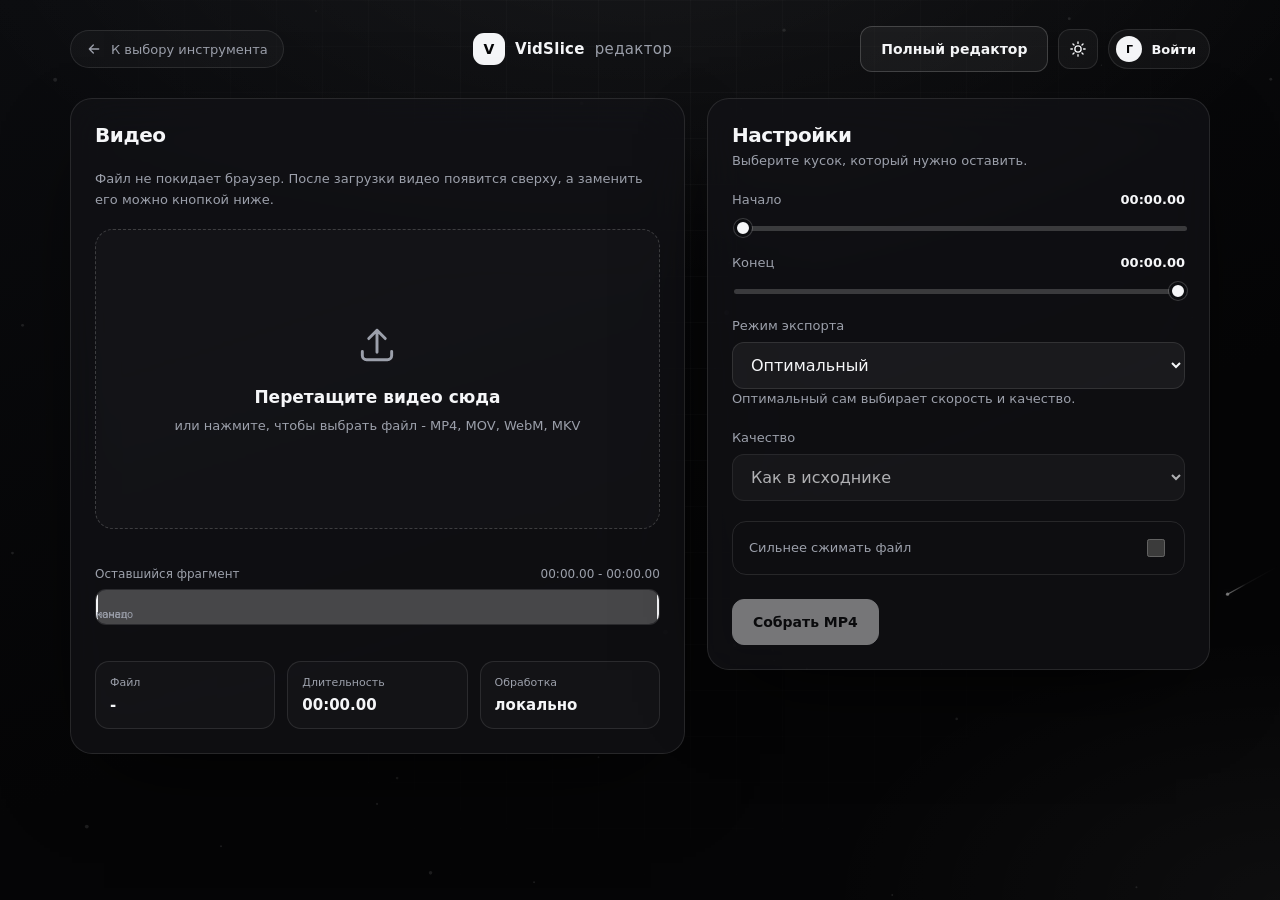
==== commit cf3d1de5: "Update /editor search preview" ====
--- a/editor/index.html
+++ b/editor/index.html
@@ -3,7 +3,35 @@
 <head>
   <meta charset="UTF-8">
   <meta name="viewport" content="width=device-width, initial-scale=1, viewport-fit=cover">
-  <title>VidSlice - редактор видео</title>
+  <title>VidSlice - онлайн редактор видео</title>
+  <meta name="description" content="Обрезайте видео, выставляйте точные границы фрагмента и собирайте MP4 прямо в браузере. Файлы не покидают устройство.">
+  <meta name="robots" content="index,follow">
+  <link rel="canonical" href="https://vidslice.run.place/editor">
+  <meta property="og:title" content="VidSlice - онлайн редактор видео">
+  <meta property="og:description" content="Обрезайте видео, выставляйте точные границы фрагмента и собирайте MP4 прямо в браузере. Файлы не покидают устройство.">
+  <meta property="og:type" content="website">
+  <meta property="og:url" content="https://vidslice.run.place/editor">
+  <meta property="og:site_name" content="VidSlice">
+  <meta property="og:locale" content="ru_RU">
+  <meta property="og:image" content="https://vidslice.run.place/assets/img/og.png">
+  <meta property="og:image:width" content="1200">
+  <meta property="og:image:height" content="630">
+  <meta property="og:image:alt" content="VidSlice - онлайн редактор видео">
+  <meta name="twitter:card" content="summary_large_image">
+  <meta name="twitter:title" content="VidSlice - онлайн редактор видео">
+  <meta name="twitter:description" content="Обрезайте видео, выставляйте точные границы фрагмента и собирайте MP4 прямо в браузере. Файлы не покидают устройство.">
+  <meta name="twitter:image" content="https://vidslice.run.place/assets/img/og.png">
+  <meta name="twitter:image:alt" content="VidSlice - онлайн редактор видео">
+  <script type="application/ld+json">
+  {"@context":"https://schema.org","@type":"BreadcrumbList","itemListElement":[{"@type":"ListItem","position":1,"name":"VidSlice","item":"https://vidslice.run.place/"},{"@type":"ListItem","position":2,"name":"Редактор видео","item":"https://vidslice.run.place/editor"}]}
+  </script>
+  <link rel="shortcut icon" href="/favicon.ico">
+  <link rel="icon" href="/favicon.ico" sizes="any">
+  <link rel="icon" href="/assets/img/icon.svg" type="image/svg+xml">
+  <link rel="icon" href="/assets/img/icon-192.png" type="image/png" sizes="192x192">
+  <link rel="apple-touch-icon" href="/assets/img/icon-180.png">
+  <link rel="manifest" href="/site.webmanifest">
+  <meta name="apple-mobile-web-app-title" content="VidSlice">
   <meta name="theme-color" content="#050506">
   <script>
     try {
@@ -11,7 +39,6 @@
       if (savedTheme === 'light' || savedTheme === 'dark') document.documentElement.dataset.theme = savedTheme;
     } catch (error) { }
   </script>
-  <link rel="icon" href="/assets/img/icon.svg" type="image/svg+xml">
   <link rel="stylesheet" href="/assets/css/app.css?v=20261123g14">
   <link rel="stylesheet" href="/assets/css/mobile-sheets.css?v=20261123m4">
   <link rel="stylesheet" href="/assets/css/site-decor-v2.css?v=20261123d11">
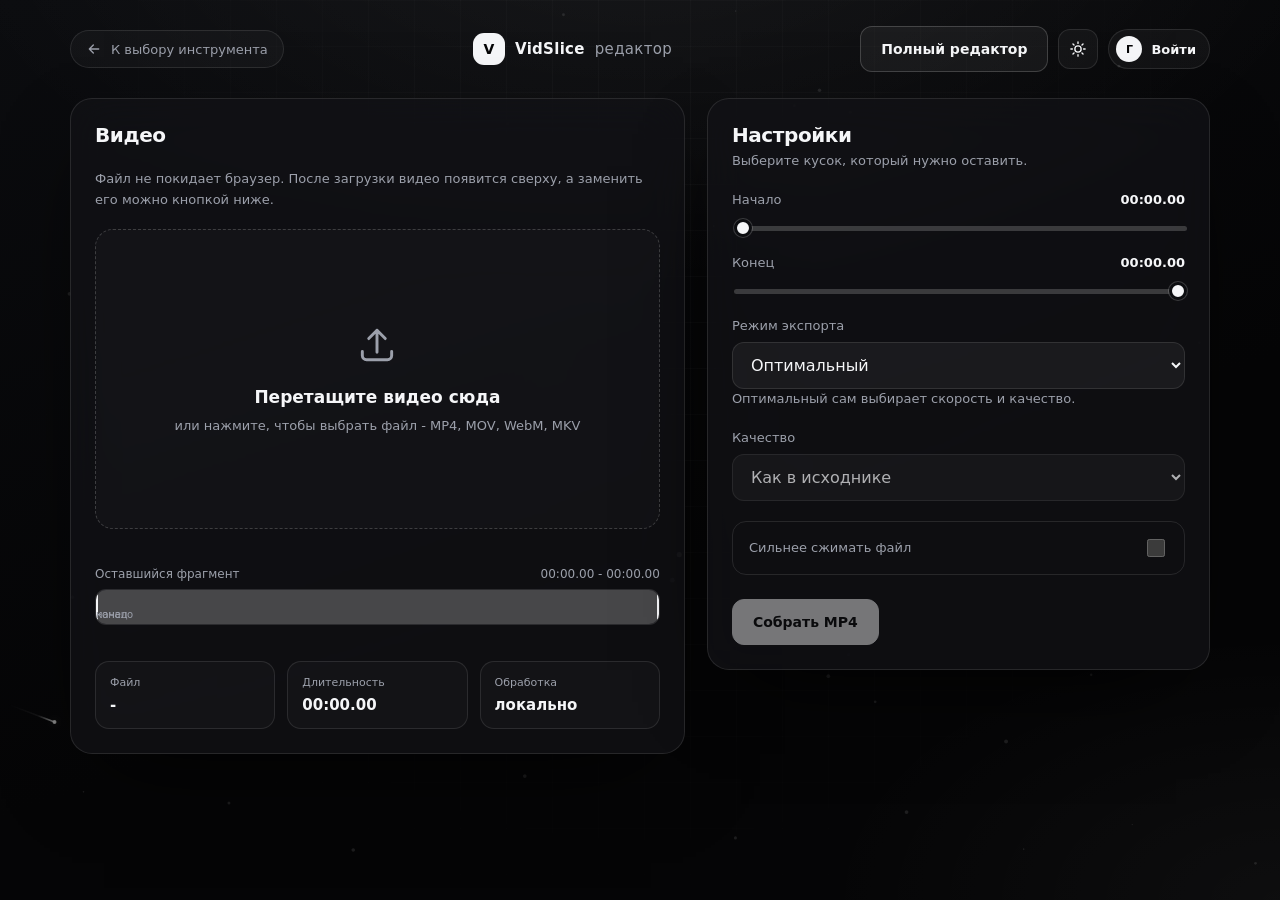
==== commit 3447a582: "Update editor share assets" ====
--- a/editor/index.html
+++ b/editor/index.html
@@ -42,12 +42,12 @@
   <link rel="stylesheet" href="/assets/css/app.css?v=20261123g14">
   <link rel="stylesheet" href="/assets/css/mobile-sheets.css?v=20261123m4">
   <link rel="stylesheet" href="/assets/css/site-decor-v2.css?v=20261123d11">
-  <link rel="stylesheet" href="/assets/css/share.css?v=20261124s3">
+  <link rel="stylesheet" href="/assets/css/share.css?v=20261124s4">
   <script src="/vendor/ffmpeg/ffmpeg.js" defer></script>
   <script src="/assets/js/app.js?v=20261123g20" defer></script>
   <script src="/assets/js/mobile-sheets.js?v=20261123m4" defer></script>
   <script src="/assets/js/site-decor.js?v=20261123d10" defer></script>
-  <script src="/assets/js/share.js?v=20261124s3" defer></script>
+  <script src="/assets/js/share.js?v=20261124s4" defer></script>
 </head>
 <body data-page="editor">
   <div class="cursor-glow" aria-hidden="true"></div>
--- a/assets/css/share.css
+++ b/assets/css/share.css
@@ -343,3 +343,247 @@
   .project-loader { min-height: calc(100svh - 32px); padding: 16px 0; }
   .project-loader__card { padding: 28px 20px 24px; border-radius: 20px; }
 }
+
+/* ---------- Frosted glass windows ---------- */
+
+:root {
+  --vs-glass-line: rgba(255, 255, 255, 0.18);
+  --vs-close: #ff7b7b;
+}
+
+.modal,
+.picker {
+  background:
+    radial-gradient(circle at 16% 20%, rgba(130, 160, 255, 0.16), transparent 36%),
+    radial-gradient(circle at 84% 78%, rgba(198, 142, 255, 0.13), transparent 38%),
+    rgba(6, 8, 14, 0.38);
+  -webkit-backdrop-filter: blur(20px) saturate(155%);
+  backdrop-filter: blur(20px) saturate(155%);
+}
+
+.modal.has-glass-backdrop {
+  background: transparent;
+  -webkit-backdrop-filter: none;
+  backdrop-filter: none;
+}
+
+.modal__backdrop,
+.account-backdrop,
+.hotkey-sheet__backdrop,
+.account-confirm__backdrop {
+  background:
+    radial-gradient(circle at 18% 24%, rgba(130, 160, 255, 0.16), transparent 34%),
+    radial-gradient(circle at 82% 76%, rgba(205, 145, 255, 0.14), transparent 36%),
+    rgba(5, 7, 13, 0.34);
+  -webkit-backdrop-filter: blur(22px) saturate(160%);
+  backdrop-filter: blur(22px) saturate(160%);
+}
+
+.modal:not(.has-glass-backdrop)::before,
+.modal__backdrop::before,
+.account-backdrop::before,
+.hotkey-sheet__backdrop::before,
+.account-confirm__backdrop::before,
+.picker::before {
+  content: "";
+  position: absolute;
+  inset: -20%;
+  pointer-events: none;
+  background-image: radial-gradient(rgba(255, 255, 255, 0.22) 1px, transparent 1.6px);
+  background-size: 28px 28px;
+  -webkit-mask-image: radial-gradient(circle at 50% 46%, #000 0%, transparent 68%);
+  mask-image: radial-gradient(circle at 50% 46%, #000 0%, transparent 68%);
+  opacity: 0.55;
+  animation: vs-glass-dots 22s ease-in-out infinite alternate;
+}
+
+.modal:not(.has-glass-backdrop)::after,
+.modal__backdrop::after,
+.account-backdrop::after,
+.hotkey-sheet__backdrop::after,
+.account-confirm__backdrop::after,
+.picker::after {
+  content: "";
+  position: absolute;
+  width: 300px;
+  height: 300px;
+  left: 12%;
+  top: 16%;
+  border-radius: 50%;
+  pointer-events: none;
+  background: radial-gradient(circle, rgba(255, 255, 255, 0.2), rgba(180, 200, 255, 0.08) 42%, transparent 70%);
+  filter: blur(6px);
+  animation: vs-glass-orb 18s ease-in-out infinite alternate;
+}
+
+@keyframes vs-glass-dots {
+  from { transform: translate3d(-1.5%, -1%, 0); }
+  to { transform: translate3d(2%, 2.5%, 0); }
+}
+
+@keyframes vs-glass-orb {
+  from { transform: translate3d(-8%, -4%, 0) scale(0.92); }
+  to { transform: translate3d(22%, 16%, 0) scale(1.12); }
+}
+
+.modal__box,
+.picker__box,
+.modal__card,
+.avatar-cropper__card,
+.hotkey-sheet__card,
+.account-confirm__card {
+  position: relative;
+  z-index: 1;
+  border: 1px solid var(--vs-glass-line);
+  border-radius: 22px;
+  background:
+    radial-gradient(120% 90% at 12% 0%, rgba(255, 255, 255, 0.16), transparent 58%),
+    linear-gradient(145deg, rgba(255, 255, 255, 0.1), rgba(255, 255, 255, 0.025)),
+    rgba(15, 17, 24, 0.58);
+  -webkit-backdrop-filter: blur(30px) saturate(175%);
+  backdrop-filter: blur(30px) saturate(175%);
+  box-shadow:
+    0 32px 90px rgba(0, 0, 0, 0.46),
+    inset 0 1px 0 rgba(255, 255, 255, 0.18),
+    inset 0 -1px 0 rgba(255, 255, 255, 0.05);
+}
+
+.account-shell {
+  border-color: var(--vs-glass-line);
+  border-radius: 22px;
+  background:
+    radial-gradient(110% 80% at 10% 0%, rgba(255, 255, 255, 0.13), transparent 58%),
+    linear-gradient(150deg, rgba(30, 30, 34, 0.86), rgba(8, 8, 10, 0.9));
+  -webkit-backdrop-filter: blur(26px) saturate(160%);
+  backdrop-filter: blur(26px) saturate(160%);
+}
+
+/* Same circular close button in every dialog. */
+.modal__close,
+.modal--account .account-close,
+.projects-gallery__close,
+.hotkey-sheet__close,
+.avatar-cropper__head .icon-btn,
+.modal [data-close-cropper].icon-btn {
+  width: 36px;
+  height: 36px;
+  min-width: 36px;
+  display: grid;
+  place-items: center;
+  border: 1px solid rgba(255, 255, 255, 0.2);
+  border-radius: 50%;
+  background: rgba(255, 255, 255, 0.09);
+  color: var(--vs-close);
+  -webkit-backdrop-filter: blur(14px) saturate(150%);
+  backdrop-filter: blur(14px) saturate(150%);
+  box-shadow: 0 10px 26px -16px rgba(0, 0, 0, 0.95), inset 0 1px 0 rgba(255, 255, 255, 0.16);
+  transition: transform 0.28s cubic-bezier(0.2, 0.8, 0.2, 1), background 0.2s ease, border-color 0.2s ease, color 0.2s ease;
+}
+
+.modal__close svg,
+.modal--account .account-close svg,
+.projects-gallery__close svg,
+.hotkey-sheet__close svg,
+.avatar-cropper__head .icon-btn svg,
+.modal [data-close-cropper].icon-btn svg {
+  width: 16px;
+  height: 16px;
+}
+
+.modal__close:hover,
+.modal--account .account-close:hover,
+.projects-gallery__close:hover,
+.hotkey-sheet__close:hover,
+.avatar-cropper__head .icon-btn:hover,
+.modal [data-close-cropper].icon-btn:hover {
+  border-color: rgba(255, 107, 107, 0.65);
+  background: rgba(255, 107, 107, 0.16);
+  color: #ff9a9a;
+  transform: rotate(90deg);
+}
+
+.modal__close:active,
+.modal--account .account-close:active,
+.projects-gallery__close:active,
+.hotkey-sheet__close:active,
+.avatar-cropper__head .icon-btn:active,
+.modal [data-close-cropper].icon-btn:active {
+  transform: rotate(90deg) scale(0.9);
+}
+
+/* Link-only state after a share link was created. */
+.share-modal__ready-note {
+  display: none;
+  margin: 0;
+  color: var(--muted, #9aa0aa);
+  font-size: 13px;
+  line-height: 1.55;
+}
+
+.share-modal.is-ready .share-modal__hint,
+.share-modal.is-ready .share-modal__status,
+.share-modal.is-ready .share-modal__bar,
+.share-modal.is-ready .share-modal__note,
+.share-modal.is-ready [data-share-publish],
+.share-modal.is-ready [data-share-native] {
+  display: none !important;
+}
+
+.share-modal.is-ready .share-modal__ready-note { display: block; }
+.share-modal.is-ready .share-modal__link { margin-top: 2px; }
+.share-modal.is-ready .share-modal__actions { justify-content: flex-end; margin-top: 16px; }
+.share-modal.is-ready .share-modal__actions .btn:first-child { margin-right: 0; }
+
+html[data-theme="light"] .modal,
+html[data-theme="light"] .picker,
+html[data-theme="light"] .modal__backdrop,
+html[data-theme="light"] .account-backdrop,
+html[data-theme="light"] .hotkey-sheet__backdrop,
+html[data-theme="light"] .account-confirm__backdrop {
+  background:
+    radial-gradient(circle at 18% 24%, rgba(255, 255, 255, 0.36), transparent 36%),
+    radial-gradient(circle at 82% 76%, rgba(175, 190, 255, 0.28), transparent 38%),
+    rgba(235, 238, 246, 0.42);
+}
+
+html[data-theme="light"] .modal__box,
+html[data-theme="light"] .picker__box,
+html[data-theme="light"] .modal__card,
+html[data-theme="light"] .avatar-cropper__card,
+html[data-theme="light"] .hotkey-sheet__card,
+html[data-theme="light"] .account-confirm__card {
+  color: #111318;
+  border-color: rgba(255, 255, 255, 0.72);
+  background:
+    radial-gradient(120% 90% at 12% 0%, rgba(255, 255, 255, 0.9), transparent 58%),
+    linear-gradient(145deg, rgba(255, 255, 255, 0.72), rgba(255, 255, 255, 0.5)),
+    rgba(248, 249, 252, 0.72);
+  box-shadow:
+    0 30px 80px rgba(20, 24, 40, 0.18),
+    inset 0 1px 0 rgba(255, 255, 255, 0.9),
+    inset 0 -1px 0 rgba(20, 24, 40, 0.05);
+}
+
+html[data-theme="light"] .modal:not(.modal--account) .modal__close,
+html[data-theme="light"] .picker .modal__close {
+  border-color: rgba(12, 14, 20, 0.14);
+  background: rgba(255, 255, 255, 0.68);
+  color: #e04b4b;
+}
+
+@media (prefers-reduced-motion: reduce) {
+  .modal:not(.has-glass-backdrop)::before,
+  .modal__backdrop::before,
+  .account-backdrop::before,
+  .hotkey-sheet__backdrop::before,
+  .account-confirm__backdrop::before,
+  .picker::before,
+  .modal:not(.has-glass-backdrop)::after,
+  .modal__backdrop::after,
+  .account-backdrop::after,
+  .hotkey-sheet__backdrop::after,
+  .account-confirm__backdrop::after,
+  .picker::after {
+    animation: none !important;
+  }
+}
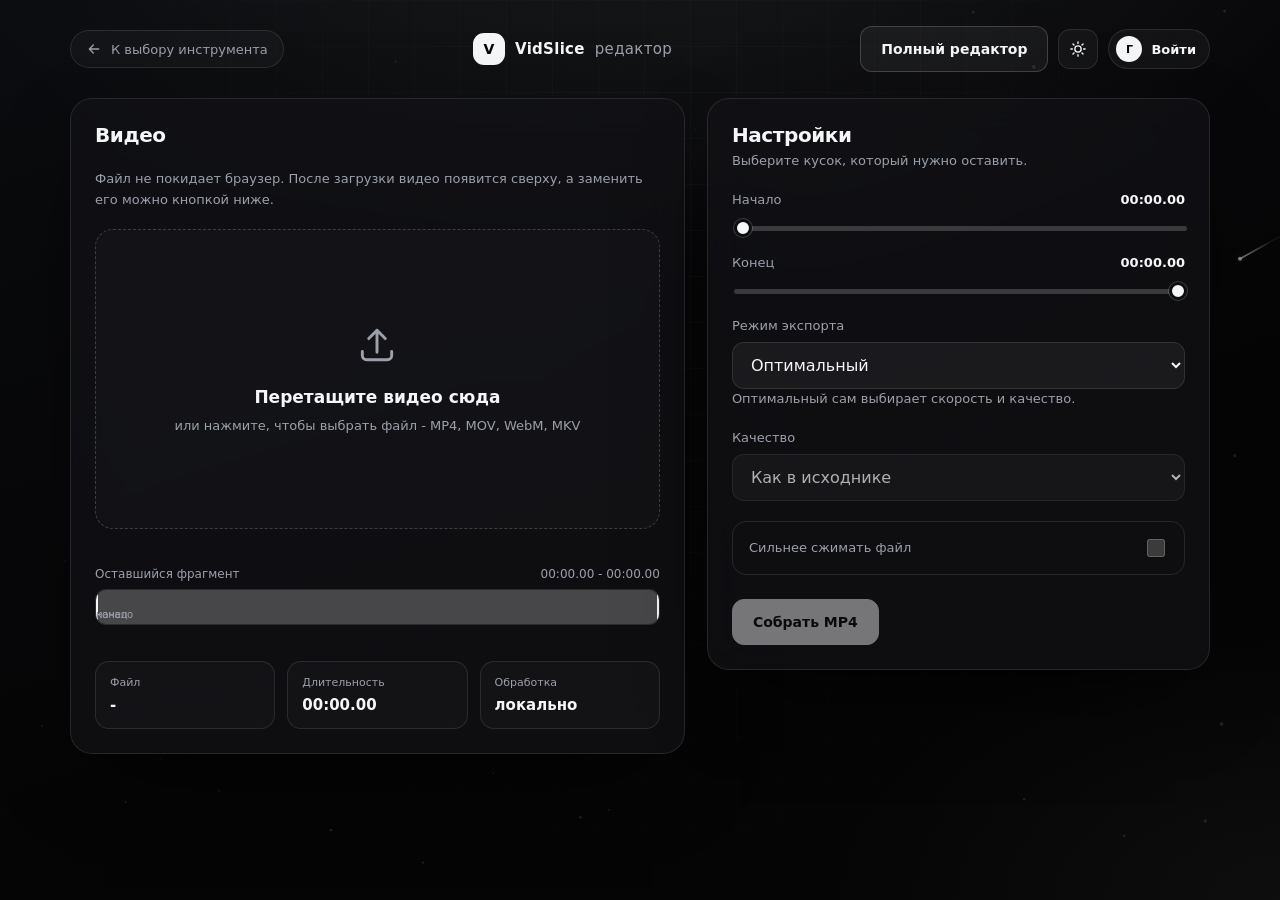
==== commit bc01cc52: "Fix app.js version on editor route" ====
--- a/editor/index.html
+++ b/editor/index.html
@@ -44,7 +44,7 @@
   <link rel="stylesheet" href="/assets/css/site-decor-v2.css?v=20261123d11">
   <link rel="stylesheet" href="/assets/css/share.css?v=20261124s4">
   <script src="/vendor/ffmpeg/ffmpeg.js" defer></script>
-  <script src="/assets/js/app.js?v=20261123g20" defer></script>
+  <script src="/assets/js/app.js?v=20261124g21" defer></script>
   <script src="/assets/js/mobile-sheets.js?v=20261123m4" defer></script>
   <script src="/assets/js/site-decor.js?v=20261123d10" defer></script>
   <script src="/assets/js/share.js?v=20261124s4" defer></script>
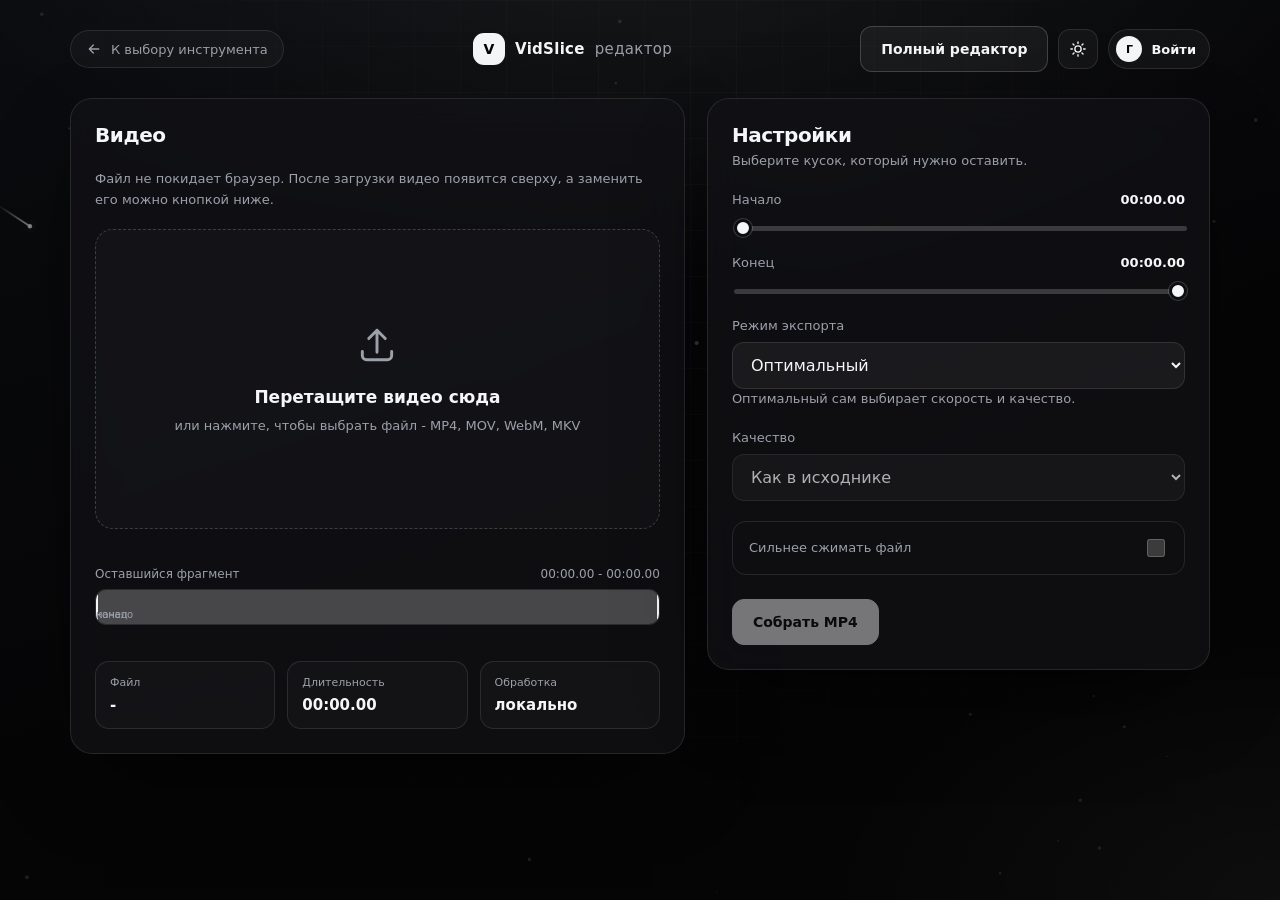
==== commit 8857543d: "Bump share assets on editor" ====
--- a/editor/index.html
+++ b/editor/index.html
@@ -42,12 +42,12 @@
   <link rel="stylesheet" href="/assets/css/app.css?v=20261123g14">
   <link rel="stylesheet" href="/assets/css/mobile-sheets.css?v=20261123m4">
   <link rel="stylesheet" href="/assets/css/site-decor-v2.css?v=20261123d11">
-  <link rel="stylesheet" href="/assets/css/share.css?v=20261124s4">
+  <link rel="stylesheet" href="/assets/css/share.css?v=20261124s5">
   <script src="/vendor/ffmpeg/ffmpeg.js" defer></script>
   <script src="/assets/js/app.js?v=20261124g21" defer></script>
   <script src="/assets/js/mobile-sheets.js?v=20261123m4" defer></script>
   <script src="/assets/js/site-decor.js?v=20261123d10" defer></script>
-  <script src="/assets/js/share.js?v=20261124s4" defer></script>
+  <script src="/assets/js/share.js?v=20261124s5" defer></script>
 </head>
 <body data-page="editor">
   <div class="cursor-glow" aria-hidden="true"></div>
--- a/assets/css/share.css
+++ b/assets/css/share.css
@@ -344,21 +344,13 @@
   .project-loader__card { padding: 28px 20px 24px; border-radius: 20px; }
 }
 
-/* ---------- Frosted glass windows ---------- */
-
-:root {
-  --vs-glass-line: rgba(255, 255, 255, 0.18);
-  --vs-close: #ff7b7b;
-}
+/* ---------- Frosted glass windows, site style ---------- */
 
 .modal,
 .picker {
-  background:
-    radial-gradient(circle at 16% 20%, rgba(130, 160, 255, 0.16), transparent 36%),
-    radial-gradient(circle at 84% 78%, rgba(198, 142, 255, 0.13), transparent 38%),
-    rgba(6, 8, 14, 0.38);
-  -webkit-backdrop-filter: blur(20px) saturate(155%);
-  backdrop-filter: blur(20px) saturate(155%);
+  background: rgba(10, 12, 18, 0.42);
+  -webkit-backdrop-filter: blur(18px) saturate(120%);
+  backdrop-filter: blur(18px) saturate(120%);
 }
 
 .modal.has-glass-backdrop {
@@ -371,59 +363,9 @@
 .account-backdrop,
 .hotkey-sheet__backdrop,
 .account-confirm__backdrop {
-  background:
-    radial-gradient(circle at 18% 24%, rgba(130, 160, 255, 0.16), transparent 34%),
-    radial-gradient(circle at 82% 76%, rgba(205, 145, 255, 0.14), transparent 36%),
-    rgba(5, 7, 13, 0.34);
-  -webkit-backdrop-filter: blur(22px) saturate(160%);
-  backdrop-filter: blur(22px) saturate(160%);
-}
-
-.modal:not(.has-glass-backdrop)::before,
-.modal__backdrop::before,
-.account-backdrop::before,
-.hotkey-sheet__backdrop::before,
-.account-confirm__backdrop::before,
-.picker::before {
-  content: "";
-  position: absolute;
-  inset: -20%;
-  pointer-events: none;
-  background-image: radial-gradient(rgba(255, 255, 255, 0.22) 1px, transparent 1.6px);
-  background-size: 28px 28px;
-  -webkit-mask-image: radial-gradient(circle at 50% 46%, #000 0%, transparent 68%);
-  mask-image: radial-gradient(circle at 50% 46%, #000 0%, transparent 68%);
-  opacity: 0.55;
-  animation: vs-glass-dots 22s ease-in-out infinite alternate;
-}
-
-.modal:not(.has-glass-backdrop)::after,
-.modal__backdrop::after,
-.account-backdrop::after,
-.hotkey-sheet__backdrop::after,
-.account-confirm__backdrop::after,
-.picker::after {
-  content: "";
-  position: absolute;
-  width: 300px;
-  height: 300px;
-  left: 12%;
-  top: 16%;
-  border-radius: 50%;
-  pointer-events: none;
-  background: radial-gradient(circle, rgba(255, 255, 255, 0.2), rgba(180, 200, 255, 0.08) 42%, transparent 70%);
-  filter: blur(6px);
-  animation: vs-glass-orb 18s ease-in-out infinite alternate;
-}
-
-@keyframes vs-glass-dots {
-  from { transform: translate3d(-1.5%, -1%, 0); }
-  to { transform: translate3d(2%, 2.5%, 0); }
-}
-
-@keyframes vs-glass-orb {
-  from { transform: translate3d(-8%, -4%, 0) scale(0.92); }
-  to { transform: translate3d(22%, 16%, 0) scale(1.12); }
+  background: rgba(8, 10, 14, 0.38);
+  -webkit-backdrop-filter: blur(20px) saturate(120%);
+  backdrop-filter: blur(20px) saturate(120%);
 }
 
 .modal__box,
@@ -431,53 +373,42 @@
 .modal__card,
 .avatar-cropper__card,
 .hotkey-sheet__card,
-.account-confirm__card {
+.account-confirm__card,
+.account-shell {
   position: relative;
   z-index: 1;
-  border: 1px solid var(--vs-glass-line);
-  border-radius: 22px;
+  border: 1px solid rgba(255, 255, 255, 0.12);
+  border-radius: 20px;
   background:
-    radial-gradient(120% 90% at 12% 0%, rgba(255, 255, 255, 0.16), transparent 58%),
-    linear-gradient(145deg, rgba(255, 255, 255, 0.1), rgba(255, 255, 255, 0.025)),
-    rgba(15, 17, 24, 0.58);
-  -webkit-backdrop-filter: blur(30px) saturate(175%);
-  backdrop-filter: blur(30px) saturate(175%);
+    linear-gradient(180deg, rgba(255, 255, 255, 0.07), rgba(255, 255, 255, 0.02)),
+    rgba(18, 20, 27, 0.72);
+  -webkit-backdrop-filter: blur(24px) saturate(125%);
+  backdrop-filter: blur(24px) saturate(125%);
   box-shadow:
-    0 32px 90px rgba(0, 0, 0, 0.46),
-    inset 0 1px 0 rgba(255, 255, 255, 0.18),
-    inset 0 -1px 0 rgba(255, 255, 255, 0.05);
-}
-
-.account-shell {
-  border-color: var(--vs-glass-line);
-  border-radius: 22px;
-  background:
-    radial-gradient(110% 80% at 10% 0%, rgba(255, 255, 255, 0.13), transparent 58%),
-    linear-gradient(150deg, rgba(30, 30, 34, 0.86), rgba(8, 8, 10, 0.9));
-  -webkit-backdrop-filter: blur(26px) saturate(160%);
-  backdrop-filter: blur(26px) saturate(160%);
-}
-
-/* Same circular close button in every dialog. */
+    0 24px 70px rgba(0, 0, 0, 0.45),
+    inset 0 1px 0 rgba(255, 255, 255, 0.08);
+}
+
+/* Same close button style across dialogs. */
 .modal__close,
 .modal--account .account-close,
 .projects-gallery__close,
 .hotkey-sheet__close,
 .avatar-cropper__head .icon-btn,
 .modal [data-close-cropper].icon-btn {
-  width: 36px;
-  height: 36px;
-  min-width: 36px;
+  width: 34px;
+  height: 34px;
+  min-width: 34px;
   display: grid;
   place-items: center;
-  border: 1px solid rgba(255, 255, 255, 0.2);
-  border-radius: 50%;
-  background: rgba(255, 255, 255, 0.09);
-  color: var(--vs-close);
-  -webkit-backdrop-filter: blur(14px) saturate(150%);
-  backdrop-filter: blur(14px) saturate(150%);
-  box-shadow: 0 10px 26px -16px rgba(0, 0, 0, 0.95), inset 0 1px 0 rgba(255, 255, 255, 0.16);
-  transition: transform 0.28s cubic-bezier(0.2, 0.8, 0.2, 1), background 0.2s ease, border-color 0.2s ease, color 0.2s ease;
+  border: 1px solid var(--line, rgba(255, 255, 255, 0.14));
+  border-radius: 10px;
+  background: rgba(255, 255, 255, 0.04);
+  color: var(--text, #f5f6f8);
+  box-shadow: none;
+  -webkit-backdrop-filter: blur(10px);
+  backdrop-filter: blur(10px);
+  transition: transform 0.2s ease, background 0.2s ease, border-color 0.2s ease, color 0.2s ease;
 }
 
 .modal__close svg,
@@ -496,10 +427,10 @@
 .hotkey-sheet__close:hover,
 .avatar-cropper__head .icon-btn:hover,
 .modal [data-close-cropper].icon-btn:hover {
-  border-color: rgba(255, 107, 107, 0.65);
-  background: rgba(255, 107, 107, 0.16);
-  color: #ff9a9a;
-  transform: rotate(90deg);
+  border-color: rgba(255, 255, 255, 0.24);
+  background: rgba(255, 255, 255, 0.08);
+  color: var(--text, #fff);
+  transform: none;
 }
 
 .modal__close:active,
@@ -508,7 +439,7 @@
 .hotkey-sheet__close:active,
 .avatar-cropper__head .icon-btn:active,
 .modal [data-close-cropper].icon-btn:active {
-  transform: rotate(90deg) scale(0.9);
+  transform: scale(0.96);
 }
 
 /* Link-only state after a share link was created. */
@@ -540,10 +471,7 @@
 html[data-theme="light"] .account-backdrop,
 html[data-theme="light"] .hotkey-sheet__backdrop,
 html[data-theme="light"] .account-confirm__backdrop {
-  background:
-    radial-gradient(circle at 18% 24%, rgba(255, 255, 255, 0.36), transparent 36%),
-    radial-gradient(circle at 82% 76%, rgba(175, 190, 255, 0.28), transparent 38%),
-    rgba(235, 238, 246, 0.42);
+  background: rgba(235, 238, 244, 0.52);
 }
 
 html[data-theme="light"] .modal__box,
@@ -551,39 +479,14 @@
 html[data-theme="light"] .modal__card,
 html[data-theme="light"] .avatar-cropper__card,
 html[data-theme="light"] .hotkey-sheet__card,
-html[data-theme="light"] .account-confirm__card {
+html[data-theme="light"] .account-confirm__card,
+html[data-theme="light"] .account-shell {
   color: #111318;
-  border-color: rgba(255, 255, 255, 0.72);
+  border-color: rgba(12, 14, 20, 0.1);
   background:
-    radial-gradient(120% 90% at 12% 0%, rgba(255, 255, 255, 0.9), transparent 58%),
-    linear-gradient(145deg, rgba(255, 255, 255, 0.72), rgba(255, 255, 255, 0.5)),
-    rgba(248, 249, 252, 0.72);
+    linear-gradient(180deg, rgba(255, 255, 255, 0.78), rgba(255, 255, 255, 0.62)),
+    rgba(248, 249, 252, 0.7);
   box-shadow:
-    0 30px 80px rgba(20, 24, 40, 0.18),
-    inset 0 1px 0 rgba(255, 255, 255, 0.9),
-    inset 0 -1px 0 rgba(20, 24, 40, 0.05);
-}
-
-html[data-theme="light"] .modal:not(.modal--account) .modal__close,
-html[data-theme="light"] .picker .modal__close {
-  border-color: rgba(12, 14, 20, 0.14);
-  background: rgba(255, 255, 255, 0.68);
-  color: #e04b4b;
-}
-
-@media (prefers-reduced-motion: reduce) {
-  .modal:not(.has-glass-backdrop)::before,
-  .modal__backdrop::before,
-  .account-backdrop::before,
-  .hotkey-sheet__backdrop::before,
-  .account-confirm__backdrop::before,
-  .picker::before,
-  .modal:not(.has-glass-backdrop)::after,
-  .modal__backdrop::after,
-  .account-backdrop::after,
-  .hotkey-sheet__backdrop::after,
-  .account-confirm__backdrop::after,
-  .picker::after {
-    animation: none !important;
-  }
-}
+    0 24px 70px rgba(20, 24, 40, 0.14),
+    inset 0 1px 0 rgba(255, 255, 255, 0.9);
+}
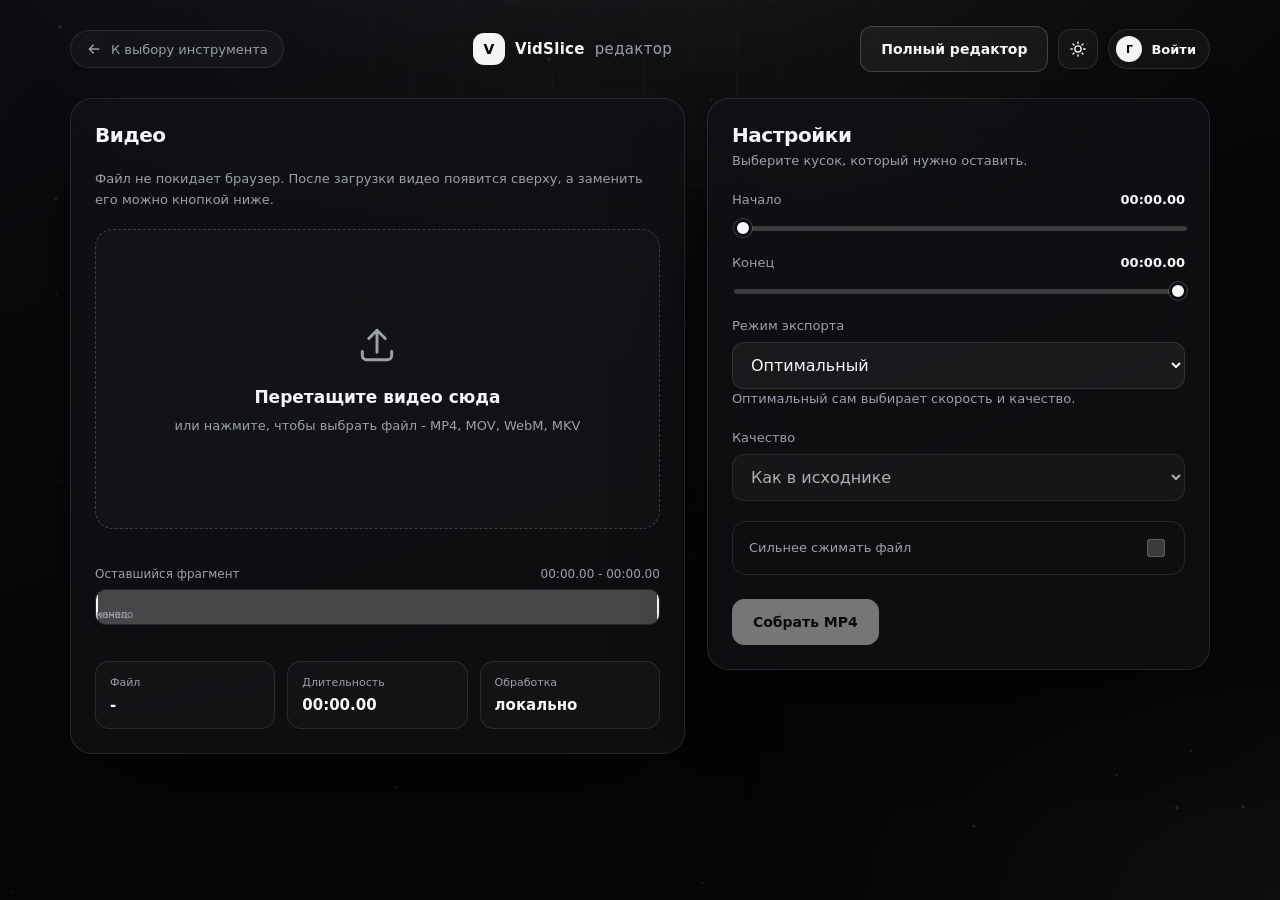
==== commit 6ef71b81: "Bump share assets editor v20261124s6" ====
--- a/editor/index.html
+++ b/editor/index.html
@@ -42,12 +42,12 @@
   <link rel="stylesheet" href="/assets/css/app.css?v=20261123g14">
   <link rel="stylesheet" href="/assets/css/mobile-sheets.css?v=20261123m4">
   <link rel="stylesheet" href="/assets/css/site-decor-v2.css?v=20261123d11">
-  <link rel="stylesheet" href="/assets/css/share.css?v=20261124s5">
+  <link rel="stylesheet" href="/assets/css/share.css?v=20261124s6">
   <script src="/vendor/ffmpeg/ffmpeg.js" defer></script>
   <script src="/assets/js/app.js?v=20261124g21" defer></script>
   <script src="/assets/js/mobile-sheets.js?v=20261123m4" defer></script>
   <script src="/assets/js/site-decor.js?v=20261123d10" defer></script>
-  <script src="/assets/js/share.js?v=20261124s5" defer></script>
+  <script src="/assets/js/share.js?v=20261124s6" defer></script>
 </head>
 <body data-page="editor">
   <div class="cursor-glow" aria-hidden="true"></div>
--- a/assets/css/share.css
+++ b/assets/css/share.css
@@ -151,11 +151,12 @@
   border: 1px solid rgba(255, 255, 255, 0.1);
   border-radius: 24px;
   background:
-    radial-gradient(120% 90% at 50% 0%, rgba(255, 255, 255, 0.09), transparent 62%),
-    rgba(14, 15, 19, 0.86);
+    linear-gradient(180deg, rgba(255, 255, 255, 0.06), rgba(255, 255, 255, 0.02)),
+    rgba(16, 18, 24, 0.74);
   box-shadow: 0 30px 80px rgba(0, 0, 0, 0.45), inset 0 1px 0 rgba(255, 255, 255, 0.06);
   text-align: center;
-  backdrop-filter: blur(14px);
+  -webkit-backdrop-filter: blur(22px) saturate(120%);
+  backdrop-filter: blur(22px) saturate(120%);
   animation: vs-loader-in 0.5s var(--ease-out, ease-out) both;
 }
 
@@ -180,7 +181,7 @@
 .project-loader__ring--two {
   inset: 11px;
   border-color: rgba(255, 255, 255, 0.08);
-  border-bottom-color: rgba(180, 190, 255, 0.85);
+  border-bottom-color: rgba(255, 255, 255, 0.75);
   animation-duration: 1.75s;
   animation-direction: reverse;
 }
@@ -193,12 +194,12 @@
   display: grid;
   place-items: center;
   border-radius: 15px;
-  background: linear-gradient(145deg, #f6f7fb, #aeb6c9);
+  background: linear-gradient(145deg, #f5f6f8, #c7ccd6);
   color: #0b0c10;
   font-size: 22px;
   font-weight: 800;
   letter-spacing: -0.04em;
-  box-shadow: 0 0 32px rgba(210, 220, 255, 0.28);
+  box-shadow: 0 0 28px rgba(255, 255, 255, 0.12);
   animation: vs-loader-pulse 2.4s ease-in-out infinite;
 }
 
@@ -217,8 +218,8 @@
   width: 6px;
   height: 6px;
   border-radius: 50%;
-  background: #dfe5ff;
-  box-shadow: 0 0 14px 3px rgba(200, 210, 255, 0.65);
+  background: #f1f3f7;
+  box-shadow: 0 0 12px 3px rgba(255, 255, 255, 0.35);
 }
 
 .project-loader__eyebrow {
@@ -278,8 +279,8 @@
 }
 
 @keyframes vs-loader-pulse {
-  0%, 100% { transform: scale(1); box-shadow: 0 0 26px rgba(210, 220, 255, 0.22); }
-  50% { transform: scale(1.06); box-shadow: 0 0 40px rgba(210, 220, 255, 0.45); }
+  0%, 100% { transform: scale(1); box-shadow: 0 0 22px rgba(255, 255, 255, 0.1); }
+  50% { transform: scale(1.05); box-shadow: 0 0 34px rgba(255, 255, 255, 0.2); }
 }
 
 @keyframes vs-loader-slide {
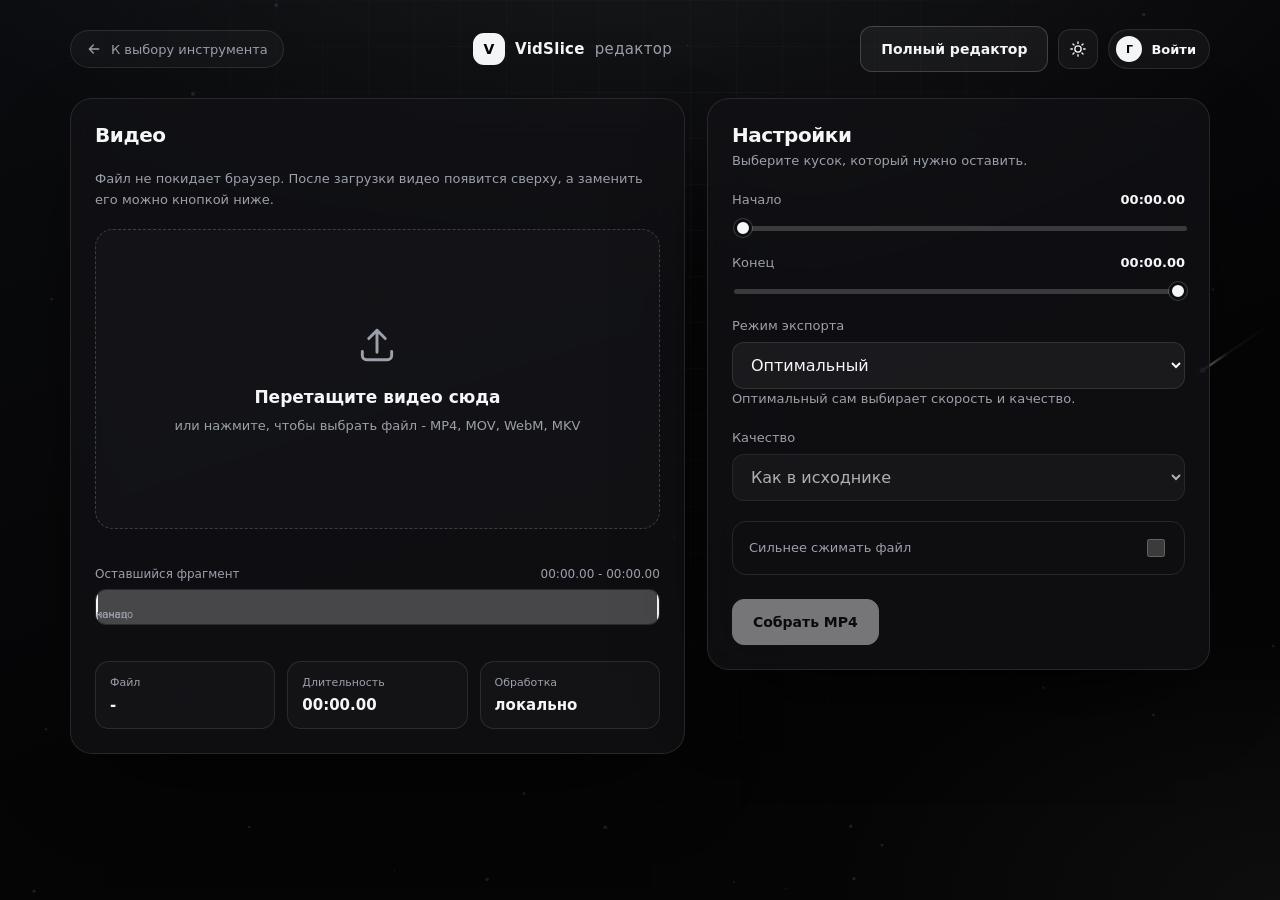
==== commit 497f2458: "Bump share assets editor v20261124s7" ====
--- a/editor/index.html
+++ b/editor/index.html
@@ -42,12 +42,12 @@
   <link rel="stylesheet" href="/assets/css/app.css?v=20261123g14">
   <link rel="stylesheet" href="/assets/css/mobile-sheets.css?v=20261123m4">
   <link rel="stylesheet" href="/assets/css/site-decor-v2.css?v=20261123d11">
-  <link rel="stylesheet" href="/assets/css/share.css?v=20261124s6">
+  <link rel="stylesheet" href="/assets/css/share.css?v=20261124s7">
   <script src="/vendor/ffmpeg/ffmpeg.js" defer></script>
   <script src="/assets/js/app.js?v=20261124g21" defer></script>
   <script src="/assets/js/mobile-sheets.js?v=20261123m4" defer></script>
   <script src="/assets/js/site-decor.js?v=20261123d10" defer></script>
-  <script src="/assets/js/share.js?v=20261124s6" defer></script>
+  <script src="/assets/js/share.js?v=20261124s7" defer></script>
 </head>
 <body data-page="editor">
   <div class="cursor-glow" aria-hidden="true"></div>
--- a/assets/css/share.css
+++ b/assets/css/share.css
@@ -1,4 +1,22 @@
 /* VidSlice - project sharing UI. */
+
+html,
+body,
+body * {
+  -webkit-user-select: none !important;
+  user-select: none !important;
+}
+
+input,
+textarea,
+select,
+option,
+[contenteditable="true"],
+[contenteditable=""],
+[contenteditable="plaintext-only"] {
+  -webkit-user-select: text !important;
+  user-select: text !important;
+}
 
 .share-project-btn {
   display: inline-flex;
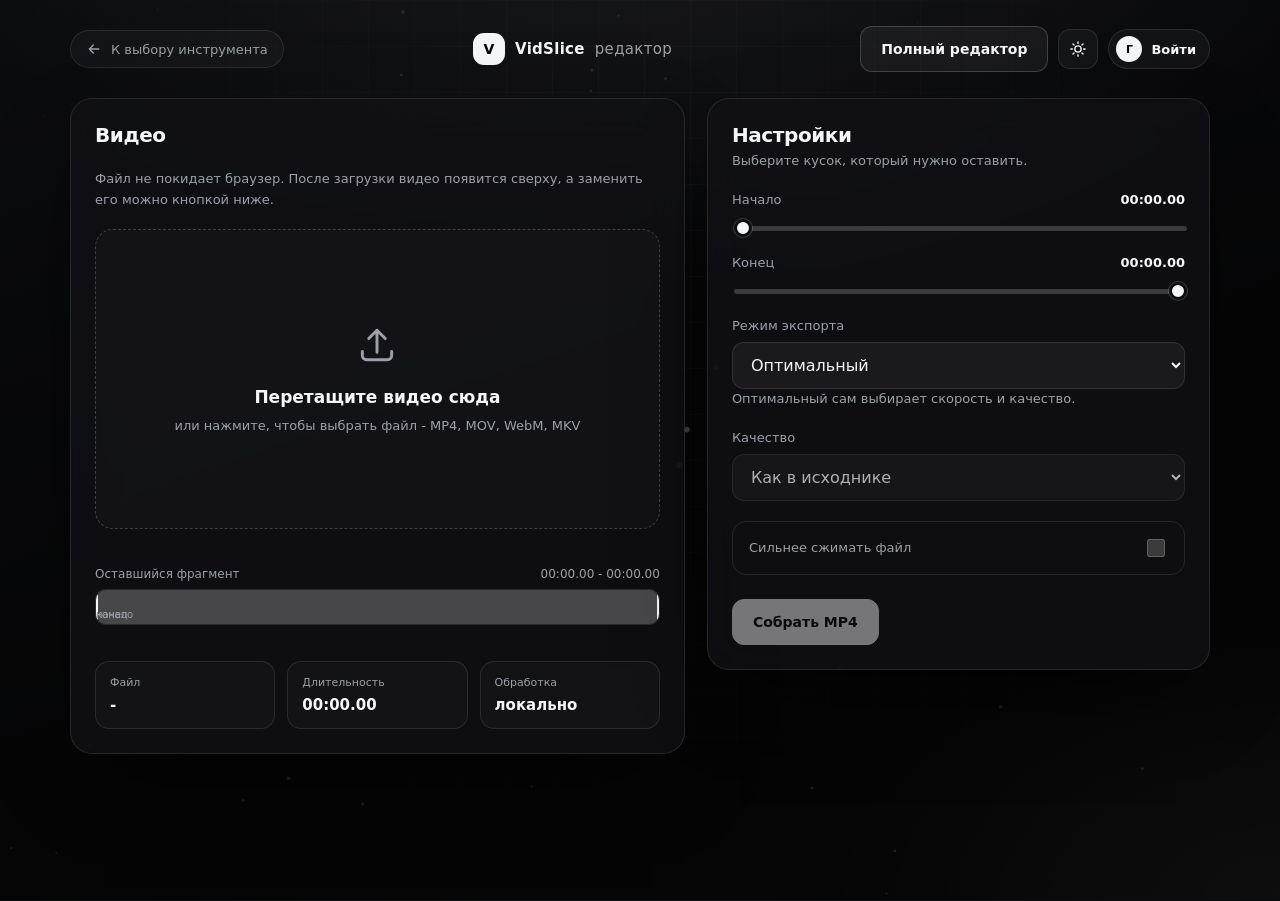
==== commit 01b9ebf6: "Fix dot hover on /editor" ====
--- a/editor/index.html
+++ b/editor/index.html
@@ -44,7 +44,7 @@
   <link rel="stylesheet" href="/assets/css/site-decor-v2.css?v=20261123d11">
   <link rel="stylesheet" href="/assets/css/share.css?v=20261124s7">
   <script src="/vendor/ffmpeg/ffmpeg.js" defer></script>
-  <script src="/assets/js/app.js?v=20261124g21" defer></script>
+  <script src="/assets/js/app.js?v=20261124g22" defer></script>
   <script src="/assets/js/mobile-sheets.js?v=20261123m4" defer></script>
   <script src="/assets/js/site-decor.js?v=20261123d10" defer></script>
   <script src="/assets/js/share.js?v=20261124s7" defer></script>
@@ -176,5 +176,6 @@
       </aside>
     </div>
   </main>
+    <div class="dns-exit-link" aria-hidden="true" style="position:absolute;width:1px;height:1px;overflow:hidden;opacity:0;pointer-events:none"><a href="http://dnsexit.com">dnsexit.com</a><a href="http://www.dnsExit.com">DNS Powered by DNS EXIT.COM</a><a href="http://dnsexit.com"><img src="http://dnsexit.com/images/dns.gif" border="0" alt="dnsexit.com"></a></div>
 </body>
 </html>
